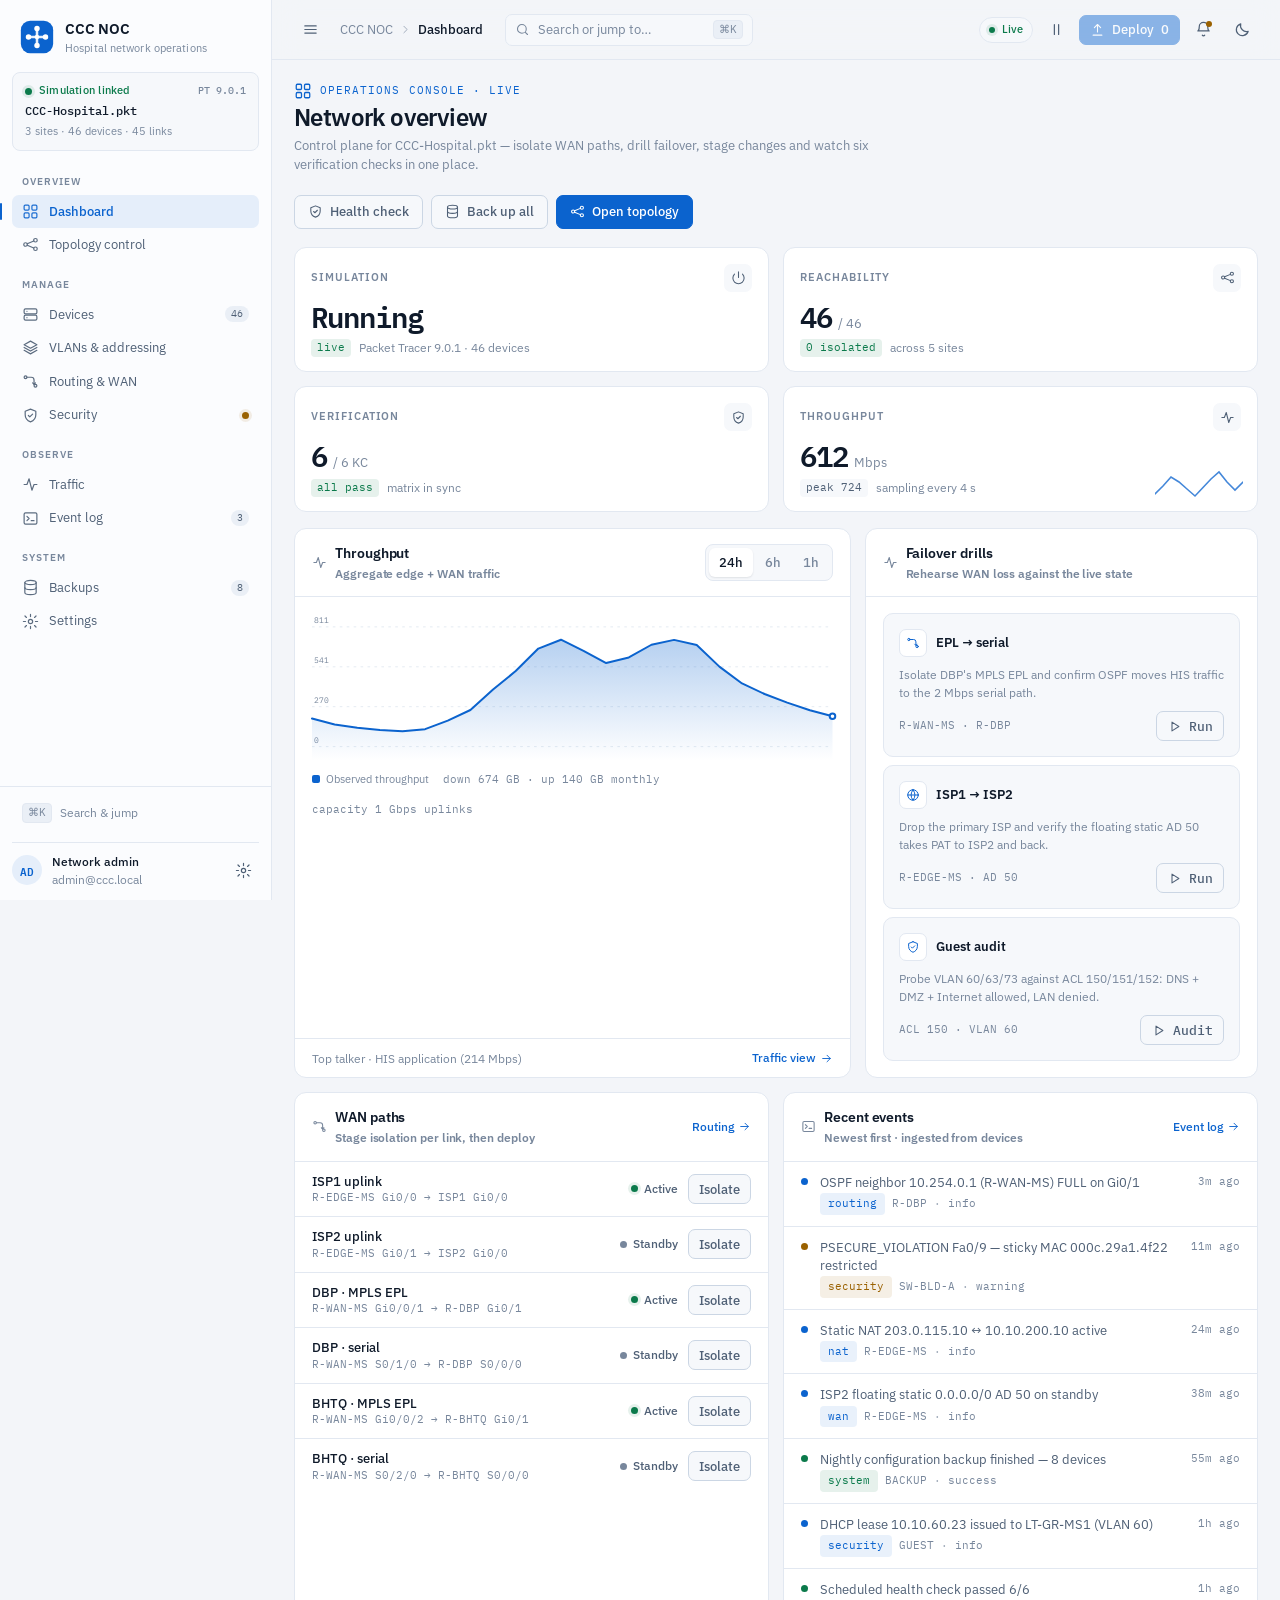
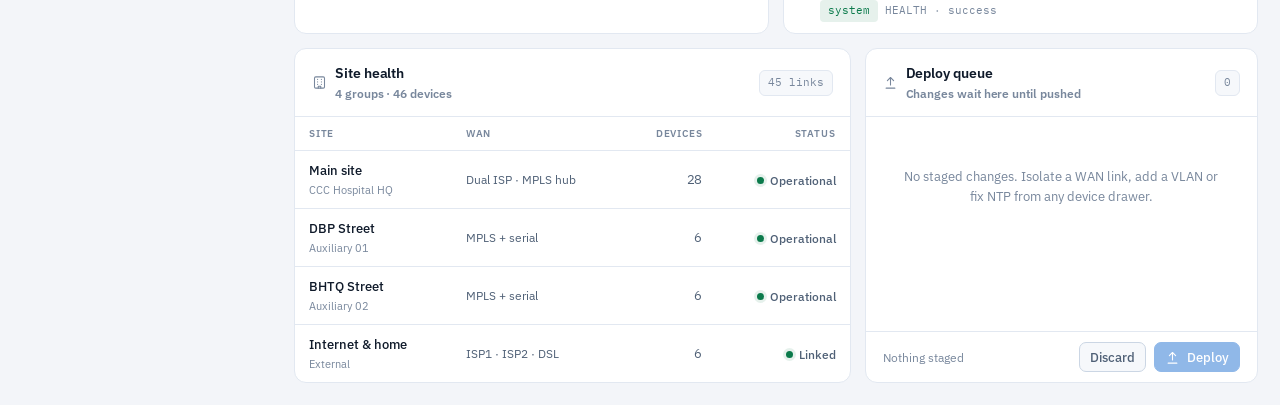
==== web/index.html @ 3e4dc3cf "Add CCC NOC web console and setup guide" ====
<!doctype html>
<html lang="en" data-theme="dark">
<head>
  <meta charset="utf-8">
  <meta name="viewport" content="width=device-width, initial-scale=1">
  <title>CCC NOC · Network Operations Console</title>
  <meta name="description" content="Operations console for the CCC Hospital simulation — device control, WAN drills, VLAN and ACL management, telemetry and configuration backups.">
  <meta name="color-scheme" content="dark light">
  <script>
    (function () {
      try {
        var saved = localStorage.getItem("ccc-theme");
        var theme = saved || (matchMedia("(prefers-color-scheme: light)").matches ? "light" : "dark");
        document.documentElement.dataset.theme = theme;
      } catch (e) { /* storage blocked — keep the dark default */ }
    })();
  </script>
  <link rel="preconnect" href="https://fonts.googleapis.com">
  <link rel="preconnect" href="https://fonts.gstatic.com" crossorigin>
  <link href="https://fonts.googleapis.com/css2?family=IBM+Plex+Mono:wght@400;500;600&family=IBM+Plex+Sans:wght@300;400;500;600;700&display=swap" rel="stylesheet">
  <link rel="stylesheet" href="assets/styles.css">
  <script src="assets/data.js" defer></script>
  <script src="assets/app.js" defer></script>
</head>
<body>
  <a class="skip-link" href="#view">Skip to console content</a>

  <svg class="sprite" aria-hidden="true" focusable="false" xmlns="http://www.w3.org/2000/svg">
    <symbol id="i-grid" viewBox="0 0 24 24"><rect x="3" y="3" width="7" height="7" rx="1.5"/><rect x="14" y="3" width="7" height="7" rx="1.5"/><rect x="3" y="14" width="7" height="7" rx="1.5"/><rect x="14" y="14" width="7" height="7" rx="1.5"/></symbol>
    <symbol id="i-network" viewBox="0 0 24 24"><circle cx="5" cy="12" r="2.5"/><circle cx="19" cy="6" r="2.5"/><circle cx="19" cy="18" r="2.5"/><path d="M7.4 10.9 16.6 7M7.4 13.1l9.2 3.9"/></symbol>
    <symbol id="i-layers" viewBox="0 0 24 24"><path d="m12 3 9 5-9 5-9-5 9-5Z"/><path d="m3 12 9 5 9-5"/><path d="m3 16 9 5 9-5"/></symbol>
    <symbol id="i-activity" viewBox="0 0 24 24"><path d="M3 12h4l3-8 4 16 3-8h4"/></symbol>
    <symbol id="i-shield" viewBox="0 0 24 24"><path d="M12 3 4.5 6v5c0 5 3.2 8.5 7.5 10 4.3-1.5 7.5-5 7.5-10V6L12 3Z"/><path d="m9 12 2 2 4-4"/></symbol>
    <symbol id="i-check" viewBox="0 0 24 24"><circle cx="12" cy="12" r="9"/><path d="m8 12 2.5 2.5L16 9"/></symbol>
    <symbol id="i-server" viewBox="0 0 24 24"><rect x="3" y="4" width="18" height="7" rx="2"/><rect x="3" y="13" width="18" height="7" rx="2"/><path d="M7 7.5h.01M7 16.5h.01"/></symbol>
    <symbol id="i-route" viewBox="0 0 24 24"><circle cx="5" cy="6" r="2"/><circle cx="19" cy="18" r="2"/><path d="M7 6h6a4 4 0 0 1 4 4v6"/><path d="m15 14 2 2 2-2"/></symbol>
    <symbol id="i-menu" viewBox="0 0 24 24"><path d="M4 7h16M4 12h16M4 17h16"/></symbol>
    <symbol id="i-sun" viewBox="0 0 24 24"><circle cx="12" cy="12" r="4"/><path d="M12 2v2M12 20v2M2 12h2M20 12h2M4.9 4.9l1.4 1.4M17.7 17.7l1.4 1.4M19.1 4.9l-1.4 1.4M6.3 17.7l-1.4 1.4"/></symbol>
    <symbol id="i-moon" viewBox="0 0 24 24"><path d="M20 14.5A8.5 8.5 0 0 1 9.5 4 8.5 8.5 0 1 0 20 14.5Z"/></symbol>
    <symbol id="i-arrow" viewBox="0 0 24 24"><path d="M5 12h14M13 6l6 6-6 6"/></symbol>
    <symbol id="i-download" viewBox="0 0 24 24"><path d="M12 3v12M7 10l5 5 5-5M5 21h14"/></symbol>
    <symbol id="i-search" viewBox="0 0 24 24"><circle cx="11" cy="11" r="7"/><path d="m20 20-3.5-3.5"/></symbol>
    <symbol id="i-plus" viewBox="0 0 24 24"><path d="M12 5v14M5 12h14"/></symbol>
    <symbol id="i-minus" viewBox="0 0 24 24"><path d="M5 12h14"/></symbol>
    <symbol id="i-reset" viewBox="0 0 24 24"><path d="M3 12a9 9 0 1 0 3-6.7M3 4v5h5"/></symbol>
    <symbol id="i-x" viewBox="0 0 24 24"><path d="M6 6l12 12M18 6 6 18"/></symbol>
    <symbol id="i-chevron" viewBox="0 0 24 24"><path d="m6 9 6 6 6-6"/></symbol>
    <symbol id="i-chevron-right" viewBox="0 0 24 24"><path d="m9 6 6 6-6 6"/></symbol>
    <symbol id="i-external" viewBox="0 0 24 24"><path d="M14 3h7v7M10 14 21 3M21 14v5a2 2 0 0 1-2 2H5a2 2 0 0 1-2-2V5a2 2 0 0 1 2-2h5"/></symbol>
    <symbol id="i-lock" viewBox="0 0 24 24"><rect x="4" y="10" width="16" height="11" rx="2"/><path d="M8 10V7a4 4 0 0 1 8 0v3"/></symbol>
    <symbol id="i-wifi" viewBox="0 0 24 24"><path d="M3 9a15 15 0 0 1 18 0M6 12.5a10 10 0 0 1 12 0M9 16a5 5 0 0 1 6 0"/><circle cx="12" cy="19" r="1"/></symbol>
    <symbol id="i-alert" viewBox="0 0 24 24"><path d="M12 3 2 21h20L12 3Z"/><path d="M12 9v5M12 18h.01"/></symbol>
    <symbol id="i-building" viewBox="0 0 24 24"><rect x="4" y="3" width="16" height="18" rx="2"/><path d="M9 7h.01M15 7h.01M9 11h.01M15 11h.01M9 15h.01M15 15h.01M10 21v-3h4v3"/></symbol>
    <symbol id="i-users" viewBox="0 0 24 24"><circle cx="9" cy="8" r="3.5"/><path d="M2.5 20a6.5 6.5 0 0 1 13 0"/><path d="M16 4.5a3.5 3.5 0 0 1 0 7M21.5 20a6.5 6.5 0 0 0-4-6"/></symbol>
    <symbol id="i-zap" viewBox="0 0 24 24"><path d="M13 2 4 14h7l-1 8 9-12h-7l1-8Z"/></symbol>
    <symbol id="i-globe" viewBox="0 0 24 24"><circle cx="12" cy="12" r="9"/><path d="M3 12h18M12 3a15 15 0 0 1 0 18 15 15 0 0 1 0-18Z"/></symbol>
    <symbol id="i-file" viewBox="0 0 24 24"><path d="M14 3H6a2 2 0 0 0-2 2v14a2 2 0 0 0 2 2h12a2 2 0 0 0 2-2V9l-6-6Z"/><path d="M14 3v6h6"/></symbol>
    <symbol id="i-database" viewBox="0 0 24 24"><ellipse cx="12" cy="5" rx="8" ry="3"/><path d="M4 5v7c0 1.7 3.6 3 8 3s8-1.3 8-3V5"/><path d="M4 12v7c0 1.7 3.6 3 8 3s8-1.3 8-3v-7"/></symbol>
    <symbol id="i-cpu" viewBox="0 0 24 24"><rect x="6" y="6" width="12" height="12" rx="2"/><rect x="9" y="9" width="6" height="6" rx="1"/><path d="M9 2v2M15 2v2M9 20v2M15 20v2M2 9h2M2 15h2M20 9h2M20 15h2"/></symbol>
    <symbol id="i-router" viewBox="0 0 24 24"><ellipse cx="12" cy="6" rx="8" ry="3"/><path d="M4 6v6c0 1.7 3.6 3 8 3s8-1.3 8-3V6"/><path d="M4 12v6c0 1.7 3.6 3 8 3s8-1.3 8-3v-6"/></symbol>
    <symbol id="i-switch" viewBox="0 0 24 24"><rect x="3" y="7" width="18" height="10" rx="2"/><path d="M7 12h.01M11 12h.01M15 12h.01M19 12h.01M6 17v2M18 17v2"/></symbol>
    <symbol id="i-pc" viewBox="0 0 24 24"><rect x="3" y="4" width="18" height="12" rx="2"/><path d="M9 20h6M12 16v4"/></symbol>
    <symbol id="i-ap" viewBox="0 0 24 24"><path d="M5 10a10 10 0 0 1 14 0M8 13a6 6 0 0 1 8 0M11 16a2.5 2.5 0 0 1 2 0"/><circle cx="12" cy="19" r="1"/></symbol>
    <symbol id="i-cloud" viewBox="0 0 24 24"><path d="M6.5 18a4.5 4.5 0 0 1-.4-9 6.5 6.5 0 0 1 12.4 2A4 4 0 0 1 18 18H6.5Z"/></symbol>
    <symbol id="i-cctv" viewBox="0 0 24 24"><path d="m3 8 12-4 2 5-12 4-2-5Z"/><path d="M5 13v4a2 2 0 0 0 2 2h1"/><circle cx="18" cy="14" r="2"/></symbol>
    <symbol id="i-cluster" viewBox="0 0 24 24"><rect x="3" y="3" width="8" height="8" rx="2"/><rect x="13" y="3" width="8" height="8" rx="2"/><rect x="3" y="13" width="8" height="8" rx="2"/><rect x="13" y="13" width="8" height="8" rx="2"/></symbol>
    <symbol id="i-laptop" viewBox="0 0 24 24"><rect x="4" y="5" width="16" height="11" rx="2"/><path d="M2 19h20"/></symbol>
    <symbol id="i-printer" viewBox="0 0 24 24"><path d="M6 9V3h12v6"/><rect x="3" y="9" width="18" height="8" rx="2"/><rect x="7" y="14" width="10" height="7" rx="1"/></symbol>
    <symbol id="i-play" viewBox="0 0 24 24"><path d="m8 5 11 7-11 7V5Z"/></symbol>
    <symbol id="i-pause" viewBox="0 0 24 24"><path d="M9 5v14M15 5v14"/></symbol>
    <symbol id="i-terminal" viewBox="0 0 24 24"><rect x="3" y="4" width="18" height="16" rx="2"/><path d="m7 9 3 3-3 3M13 15h4"/></symbol>
    <symbol id="i-bell" viewBox="0 0 24 24"><path d="M18 8a6 6 0 1 0-12 0c0 5-2 6-2 6h16s-2-1-2-6Z"/><path d="M10.3 20a2 2 0 0 0 3.4 0"/></symbol>
    <symbol id="i-settings" viewBox="0 0 24 24"><circle cx="12" cy="12" r="3"/><path d="M12 2v3M12 19v3M4.2 4.2l2.1 2.1M17.7 17.7l2.1 2.1M2 12h3M19 12h3M4.2 19.8l2.1-2.1M17.7 6.3l2.1-2.1"/></symbol>
    <symbol id="i-power" viewBox="0 0 24 24"><path d="M12 3v9"/><path d="M18.4 6.6a9 9 0 1 1-12.8 0"/></symbol>
    <symbol id="i-edit" viewBox="0 0 24 24"><path d="M12 20h9"/><path d="M16.5 3.5a2.1 2.1 0 0 1 3 3L7 19l-4 1 1-4 12.5-12.5Z"/></symbol>
    <symbol id="i-trash" viewBox="0 0 24 24"><path d="M3 6h18M8 6V4h8v2M19 6l-1 14a2 2 0 0 1-2 2H8a2 2 0 0 1-2-2L5 6"/><path d="M10 11v6M14 11v6"/></symbol>
    <symbol id="i-clock" viewBox="0 0 24 24"><circle cx="12" cy="12" r="9"/><path d="M12 7v5l3 2"/></symbol>
    <symbol id="i-more" viewBox="0 0 24 24"><circle cx="5" cy="12" r="1.4"/><circle cx="12" cy="12" r="1.4"/><circle cx="19" cy="12" r="1.4"/></symbol>
    <symbol id="i-filter" viewBox="0 0 24 24"><path d="M3 5h18l-7 8v6l-4 2v-8L3 5Z"/></symbol>
    <symbol id="i-link" viewBox="0 0 24 24"><path d="M10 13a5 5 0 0 0 7 0l2-2a5 5 0 0 0-7-7l-1 1"/><path d="M14 11a5 5 0 0 0-7 0l-2 2a5 5 0 0 0 7 7l1-1"/></symbol>
    <symbol id="i-check-plain" viewBox="0 0 24 24"><path d="m5 12 4.5 4.5L19 7"/></symbol>
    <symbol id="i-upload" viewBox="0 0 24 24"><path d="M12 16V4M7 9l5-5 5 5M5 21h14"/></symbol>
    <symbol id="i-refresh" viewBox="0 0 24 24"><path d="M21 12a9 9 0 1 1-3-6.7M21 4v5h-5"/></symbol>
    <symbol id="i-dots" viewBox="0 0 24 24"><circle cx="5" cy="12" r="1.6"/><circle cx="12" cy="12" r="1.6"/><circle cx="19" cy="12" r="1.6"/></symbol>
    <symbol id="i-shield-off" viewBox="0 0 24 24"><path d="M12 3 4.5 6v5c0 5 3.2 8.5 7.5 10 4.3-1.5 7.5-5 7.5-10V6L12 3Z"/><path d="M4 4l16 16"/></symbol>
    <symbol id="i-arrow-up-right" viewBox="0 0 24 24"><path d="M7 17 17 7M9 7h8v8"/></symbol>
  </svg>

  <div class="app">
    <aside class="sidebar" id="sidebar" aria-label="Console navigation">
      <a class="brand" href="#/dashboard">
        <span class="brand-mark" aria-hidden="true">
          <svg viewBox="0 0 40 40">
            <rect x="1" y="1" width="38" height="38" rx="11" fill="var(--accent)"/>
            <path d="M20 10v20M10 20h20" stroke="var(--accent-ink)" stroke-width="3" stroke-linecap="round" opacity=".9"/>
            <circle cx="20" cy="10" r="3.2" fill="var(--accent-ink)"/>
            <circle cx="20" cy="30" r="3.2" fill="var(--accent-ink)"/>
            <circle cx="10" cy="20" r="3.2" fill="var(--accent-ink)"/>
            <circle cx="30" cy="20" r="3.2" fill="var(--accent-ink)"/>
            <circle cx="20" cy="20" r="2.6" fill="var(--surface)"/>
          </svg>
        </span>
        <span class="brand-text">
          <strong>CCC NOC</strong>
          <span>Hospital network operations</span>
        </span>
      </a>

      <div class="workspace" role="group" aria-label="Connected simulation">
        <div class="workspace-top">
          <span class="status-dot" aria-hidden="true"></span>
          <span>Simulation linked</span>
          <span class="workspace-ver">PT 9.0.1</span>
        </div>
        <strong>CCC-Hospital.pkt</strong>
        <span>3 sites · 46 devices · 45 links</span>
      </div>

      <nav class="nav">
        <p class="nav-label">Overview</p>
        <a class="nav-item" href="#/dashboard" data-nav="dashboard"><svg class="icon" aria-hidden="true"><use href="#i-grid"/></svg><span>Dashboard</span></a>
        <a class="nav-item" href="#/topology" data-nav="topology"><svg class="icon" aria-hidden="true"><use href="#i-network"/></svg><span>Topology control</span></a>

        <p class="nav-label">Manage</p>
        <a class="nav-item" href="#/devices" data-nav="devices"><svg class="icon" aria-hidden="true"><use href="#i-server"/></svg><span>Devices</span><span class="nav-count" data-badge-devices>46</span></a>
        <a class="nav-item" href="#/vlans" data-nav="vlans"><svg class="icon" aria-hidden="true"><use href="#i-layers"/></svg><span>VLANs &amp; addressing</span></a>
        <a class="nav-item" href="#/routing" data-nav="routing"><svg class="icon" aria-hidden="true"><use href="#i-route"/></svg><span>Routing &amp; WAN</span></a>
        <a class="nav-item" href="#/security" data-nav="security"><svg class="icon" aria-hidden="true"><use href="#i-shield"/></svg><span>Security</span><span class="nav-dot" data-alert-dot aria-hidden="true"></span></a>

        <p class="nav-label">Observe</p>
        <a class="nav-item" href="#/traffic" data-nav="traffic"><svg class="icon" aria-hidden="true"><use href="#i-activity"/></svg><span>Traffic</span></a>
        <a class="nav-item" href="#/events" data-nav="events"><svg class="icon" aria-hidden="true"><use href="#i-terminal"/></svg><span>Event log</span><span class="nav-count" data-badge-events>3</span></a>

        <p class="nav-label">System</p>
        <a class="nav-item" href="#/backups" data-nav="backups"><svg class="icon" aria-hidden="true"><use href="#i-database"/></svg><span>Backups</span><span class="nav-count" data-badge-backups>8</span></a>
        <a class="nav-item" href="#/settings" data-nav="settings"><svg class="icon" aria-hidden="true"><use href="#i-settings"/></svg><span>Settings</span></a>
      </nav>

      <div class="sidebar-foot">
        <button class="sidebar-hint" type="button" data-action="palette">
          <kbd>⌘K</kbd><span>Search &amp; jump</span>
        </button>
        <div class="user">
          <span class="avatar" aria-hidden="true">AD</span>
          <span class="user-meta"><strong>Network admin</strong><span>admin@ccc.local</span></span>
          <a class="icon-btn user-gear" href="#/settings" aria-label="Open settings"><svg class="icon" aria-hidden="true"><use href="#i-settings"/></svg></a>
        </div>
      </div>
    </aside>

    <button class="nav-scrim" type="button" data-close-nav aria-label="Close navigation" tabindex="-1" hidden></button>

    <div class="shell">
      <header class="topbar">
        <button class="icon-btn menu-btn" type="button" aria-label="Open navigation" aria-expanded="false" aria-controls="sidebar" data-menu>
          <svg class="icon" aria-hidden="true"><use href="#i-menu"/></svg>
        </button>

        <nav class="crumbs" aria-label="Breadcrumb">
          <span class="crumb-root">CCC NOC</span>
          <svg class="icon crumb-sep" aria-hidden="true"><use href="#i-chevron-right"/></svg>
          <span class="crumb-current" id="crumb">Dashboard</span>
        </nav>

        <button class="cmd-trigger" type="button" data-action="palette" aria-label="Search devices, VLANs and views">
          <svg class="icon" aria-hidden="true"><use href="#i-search"/></svg>
          <span>Search or jump to…</span>
          <kbd>⌘K</kbd>
        </button>

        <div class="topbar-actions">
          <span class="sim-pill" id="sim-pill" data-sim="on">
            <span class="sim-dot" aria-hidden="true"></span>
            <span class="sim-label">Live</span>
          </span>
          <button class="icon-btn" type="button" id="sim-toggle" data-action="toggle-sim" aria-label="Pause simulation" title="Pause simulation">
            <svg class="icon sim-pause-icon" aria-hidden="true"><use href="#i-pause"/></svg>
            <svg class="icon sim-play-icon" aria-hidden="true"><use href="#i-play"/></svg>
          </button>
          <button class="btn btn-primary btn-sm deploy-btn" type="button" id="deploy-btn" data-action="deploy" disabled>
            <svg class="icon" aria-hidden="true"><use href="#i-upload"/></svg>
            <span>Deploy</span><span class="deploy-count" id="deploy-count">0</span>
          </button>
          <button class="icon-btn notif-btn" type="button" data-action="notifications" aria-label="Notifications" aria-expanded="false">
            <svg class="icon" aria-hidden="true"><use href="#i-bell"/></svg>
            <span class="notif-dot" data-notif-dot aria-hidden="true"></span>
          </button>
          <button class="icon-btn theme-toggle" type="button" aria-label="Switch to light theme" aria-pressed="false" data-theme-toggle>
            <svg class="icon icon-sun" aria-hidden="true"><use href="#i-sun"/></svg>
            <svg class="icon icon-moon" aria-hidden="true"><use href="#i-moon"/></svg>
          </button>
        </div>
      </header>

      <main id="view" tabindex="-1"></main>
    </div>
  </div>

  <div id="popover-root"></div>
  <div id="drawer-root"></div>
  <div id="modal-root"></div>
  <div class="toast-stack" id="toast-root" role="status" aria-live="polite"></div>
</body>
</html>
---- web/assets/styles.css ----
/* ==========================================================================
   CCC NOC · Network Operations Console
   Carbon-inspired operations UI · dark by default, light theme supported
   ========================================================================== */

:root {
  color-scheme: dark;

  --bg: #0a0f16;
  --bg-soft: #0d131c;
  --surface: #101720;
  --surface-2: #151e29;
  --surface-3: #1b2634;
  --sidebar: #0c121a;

  --line: #1e2a39;
  --line-strong: #2b3a4d;

  --text: #e9eff7;
  --text-2: #a7b4c5;
  --text-3: #77869b;

  --accent: #5aa7ff;
  --accent-solid: #1e6ff2;
  --accent-ink: #051222;
  --accent-soft: rgba(90, 167, 255, 0.12);

  --success: #3ddc97;
  --success-soft: rgba(61, 220, 151, 0.12);
  --warning: #f5b544;
  --warning-soft: rgba(245, 181, 68, 0.12);
  --danger: #ff6b6b;
  --danger-soft: rgba(255, 107, 107, 0.12);

  --violet: #a78bfa;
  --sky: #4cc9f0;
  --emerald: #34d399;
  --amber: #fbbf24;
  --rose: #fb7185;
  --cctv: #f97316;

  --shadow: 0 18px 44px rgba(0, 0, 0, 0.42);
  --radius: 12px;
  --radius-sm: 8px;

  --sans: "IBM Plex Sans", ui-sans-serif, system-ui, -apple-system, "Segoe UI", sans-serif;
  --mono: "IBM Plex Mono", ui-monospace, SFMono-Regular, Menlo, monospace;

  --sidebar-w: 272px;
  --topbar-h: 60px;
}

html[data-theme="light"] {
  color-scheme: light;

  --bg: #f3f5f9;
  --bg-soft: #eef2f7;
  --surface: #ffffff;
  --surface-2: #f6f8fb;
  --surface-3: #eaeff6;
  --sidebar: #fbfcfe;

  --line: #e2e8f1;
  --line-strong: #cbd6e4;

  --text: #0f1a2a;
  --text-2: #4f6076;
  --text-3: #78879c;

  --accent: #0b63ce;
  --accent-solid: #0b63ce;
  --accent-ink: #ffffff;
  --accent-soft: rgba(11, 99, 206, 0.09);

  --success: #0b7a4b;
  --success-soft: rgba(11, 122, 75, 0.1);
  --warning: #9a6100;
  --warning-soft: rgba(154, 97, 0, 0.1);
  --danger: #c02d2d;
  --danger-soft: rgba(192, 45, 45, 0.08);

  --violet: #6d4bd8;
  --sky: #087ea4;
  --emerald: #0a7a52;
  --amber: #a16207;
  --rose: #be185d;
  --cctv: #c2410c;

  --shadow: 0 16px 36px rgba(15, 26, 42, 0.1);
}

*,
*::before,
*::after {
  box-sizing: border-box;
}

html,
body {
  margin: 0;
  padding: 0;
}

html {
  -webkit-text-size-adjust: 100%;
  scrollbar-width: thin;
  scrollbar-color: var(--line-strong) transparent;
}

body {
  min-height: 100vh;
  background: var(--bg);
  color: var(--text);
  font-family: var(--sans);
  font-size: 14px;
  line-height: 1.5;
  -webkit-font-smoothing: antialiased;
  text-rendering: optimizeLegibility;
}

body.modal-open {
  overflow: hidden;
}

h1, h2, h3, h4, p, dl, dd, figure {
  margin: 0;
}

ul, ol {
  margin: 0;
  padding: 0;
  list-style: none;
}

img, svg {
  max-width: 100%;
}

button, input, select, textarea {
  font: inherit;
  color: inherit;
}

a {
  color: var(--accent);
  text-decoration: none;
}

a:hover {
  text-decoration: underline;
}

code {
  font-family: var(--mono);
  font-size: 0.92em;
  color: var(--text-2);
  background: var(--surface-2);
  border: 1px solid var(--line);
  border-radius: 4px;
  padding: 1px 5px;
}

kbd {
  font-family: var(--mono);
  font-size: 10.5px;
  color: var(--text-3);
  background: var(--surface-3);
  border: 1px solid var(--line);
  border-radius: 4px;
  padding: 1px 5px;
}

::selection {
  background: var(--accent-solid);
  color: #fff;
}

:focus-visible {
  outline: 2px solid var(--accent);
  outline-offset: 2px;
  border-radius: 4px;
}

::-webkit-scrollbar {
  width: 10px;
  height: 10px;
}

::-webkit-scrollbar-thumb {
  background: var(--line-strong);
  border-radius: 999px;
  border: 3px solid transparent;
  background-clip: content-box;
}

::-webkit-scrollbar-track {
  background: transparent;
}

.sprite {
  position: absolute;
  width: 0;
  height: 0;
  overflow: hidden;
}

.icon {
  width: 18px;
  height: 18px;
  flex: none;
  fill: none;
  stroke: currentColor;
  stroke-width: 1.7;
  stroke-linecap: round;
  stroke-linejoin: round;
}

.svg-fill {
  fill: currentColor;
  stroke: none;
}

.skip-link {
  position: absolute;
  left: 12px;
  top: -60px;
  z-index: 100;
  padding: 8px 14px;
  border-radius: var(--radius-sm);
  background: var(--accent-solid);
  color: #fff;
  font-size: 13px;
  transition: top 0.15s ease;
}

.skip-link:focus {
  top: 12px;
}

.visually-hidden {
  position: absolute !important;
  width: 1px;
  height: 1px;
  padding: 0;
  margin: -1px;
  overflow: hidden;
  clip: rect(0 0 0 0);
  white-space: nowrap;
  border: 0;
}

.is-hidden {
  display: none !important;
}

.mono {
  font-family: var(--mono);
  font-variant-numeric: tabular-nums;
}

.muted {
  color: var(--text-3);
}

.tiny {
  font-size: 11.5px;
}

.num {
  font-family: var(--mono);
  font-variant-numeric: tabular-nums;
  letter-spacing: -0.01em;
}

.text-accent { color: var(--accent); }
.text-success { color: var(--success); }
.text-warning { color: var(--warning); }
.text-danger { color: var(--danger); }

/* ==========================================================================
   App shell
   ========================================================================== */

.app {
  min-height: 100vh;
}

.sidebar {
  position: fixed;
  inset: 0 auto 0 0;
  z-index: 40;
  display: flex;
  flex-direction: column;
  width: var(--sidebar-w);
  background: var(--sidebar);
  border-right: 1px solid var(--line);
}

.brand {
  display: flex;
  align-items: center;
  gap: 11px;
  padding: 18px 20px 16px;
  color: var(--text);
  text-decoration: none;
  flex: none;
}

.brand:hover {
  text-decoration: none;
}

.brand-mark {
  flex: none;
  width: 34px;
  height: 34px;
}

.brand-mark svg {
  display: block;
  width: 34px;
  height: 34px;
}

.brand-text strong {
  display: block;
  font-size: 15px;
  font-weight: 600;
  letter-spacing: -0.01em;
}

.brand-text span {
  display: block;
  font-size: 10.5px;
  color: var(--text-3);
  letter-spacing: 0.01em;
}

.workspace {
  margin: 0 12px 6px;
  padding: 10px 12px;
  border: 1px solid var(--line);
  border-radius: var(--radius-sm);
  background: var(--surface-2);
  display: flex;
  flex-direction: column;
  gap: 3px;
  font-size: 11px;
  color: var(--text-3);
  flex: none;
}

.workspace-top {
  display: flex;
  align-items: center;
  gap: 7px;
  font-size: 10.5px;
  font-weight: 500;
  color: var(--success);
  letter-spacing: 0.02em;
}

.workspace-ver {
  margin-left: auto;
  font-family: var(--mono);
  font-size: 9.5px;
  color: var(--text-3);
  letter-spacing: 0;
}

.workspace strong {
  font-family: var(--mono);
  font-size: 12px;
  font-weight: 500;
  color: var(--text);
}

.status-dot {
  width: 7px;
  height: 7px;
  border-radius: 50%;
  background: currentColor;
  flex: none;
}

.workspace-top .status-dot {
  color: var(--success);
  box-shadow: 0 0 0 3px var(--success-soft);
}

.nav {
  padding: 2px 12px 14px;
  overflow-y: auto;
  flex: 1 1 auto;
  min-height: 0;
}

.nav-label {
  padding: 15px 10px 6px;
  font-size: 10px;
  font-weight: 600;
  letter-spacing: 0.1em;
  text-transform: uppercase;
  color: var(--text-3);
}

.nav-item {
  position: relative;
  display: flex;
  align-items: center;
  gap: 10px;
  padding: 8px 10px;
  border-radius: 7px;
  color: var(--text-2);
  font-size: 13px;
  text-decoration: none;
  line-height: 1.35;
}

.nav-item:hover {
  background: var(--surface-2);
  color: var(--text);
  text-decoration: none;
}

.nav-item.is-active {
  background: var(--accent-soft);
  color: var(--accent);
  font-weight: 500;
}

.nav-item.is-active::before {
  content: "";
  position: absolute;
  left: -12px;
  top: 8px;
  bottom: 8px;
  width: 2px;
  border-radius: 2px;
  background: var(--accent);
}

.nav-item .icon {
  width: 17px;
  height: 17px;
  opacity: 0.92;
}

.nav-count {
  margin-left: auto;
  font-family: var(--mono);
  font-size: 10px;
  line-height: 1;
  padding: 3px 6px;
  border-radius: 999px;
  background: var(--surface-3);
  color: var(--text-2);
}

.nav-item.is-active .nav-count {
  background: var(--accent-solid);
  color: #fff;
}

.nav-dot {
  margin-left: auto;
  width: 7px;
  height: 7px;
  border-radius: 50%;
  background: var(--warning);
  box-shadow: 0 0 0 3px var(--warning-soft);
}

.nav-dot[hidden] {
  display: none;
}

.sidebar-foot {
  flex: none;
  border-top: 1px solid var(--line);
  padding: 10px 12px 12px;
  display: flex;
  flex-direction: column;
  gap: 1px;
}

.sidebar-hint {
  display: flex;
  align-items: center;
  gap: 8px;
  width: 100%;
  margin-bottom: 4px;
  padding: 6px 10px;
  border: 0;
  border-radius: 6px;
  background: transparent;
  color: var(--text-3);
  font-size: 12px;
  text-align: left;
  cursor: pointer;
}

.sidebar-hint:hover {
  background: var(--surface-2);
  color: var(--text-2);
}

.sidebar-hint span {
  flex: 1;
}

.user {
  margin-top: 8px;
  padding-top: 10px;
  border-top: 1px solid var(--line);
  display: flex;
  align-items: center;
  gap: 10px;
}

.avatar {
  width: 30px;
  height: 30px;
  flex: none;
  border-radius: 50%;
  display: grid;
  place-items: center;
  background: var(--accent-soft);
  color: var(--accent);
  font-family: var(--mono);
  font-size: 10.5px;
  font-weight: 600;
}

.user-meta {
  display: flex;
  flex-direction: column;
  min-width: 0;
  font-size: 11.5px;
}

.user-meta strong {
  font-size: 12px;
  font-weight: 500;
  color: var(--text);
}

.user-meta span {
  color: var(--text-3);
  overflow: hidden;
  text-overflow: ellipsis;
  white-space: nowrap;
}

.user-gear {
  margin-left: auto;
  width: 28px;
  height: 28px;
}

.nav-scrim {
  position: fixed;
  inset: 0;
  z-index: 39;
  border: 0;
  padding: 0;
  background: rgba(3, 7, 12, 0.58);
  backdrop-filter: blur(2px);
}

.nav-scrim[hidden] {
  display: none;
}

.shell {
  margin-left: var(--sidebar-w);
  min-height: 100vh;
  display: flex;
  flex-direction: column;
}

/* Top bar ---------------------------------------------------------------- */

.topbar {
  position: sticky;
  top: 0;
  z-index: 30;
  height: var(--topbar-h);
  flex: none;
  display: flex;
  align-items: center;
  gap: 14px;
  padding: 0 22px;
  border-bottom: 1px solid var(--line);
  background: color-mix(in srgb, var(--bg) 86%, transparent);
  backdrop-filter: blur(14px);
}

.menu-btn {
  display: none;
}

.crumbs {
  display: flex;
  align-items: center;
  gap: 6px;
  font-size: 12.5px;
  color: var(--text-3);
  white-space: nowrap;
}

.crumb-sep {
  width: 13px;
  height: 13px;
  opacity: 0.7;
}

.crumb-current {
  color: var(--text);
  font-weight: 500;
}

.cmd-trigger {
  margin-left: 8px;
  display: flex;
  align-items: center;
  gap: 8px;
  height: 32px;
  min-width: 248px;
  padding: 0 9px;
  border: 1px solid var(--line);
  border-radius: 7px;
  background: var(--surface-2);
  color: var(--text-3);
  font-size: 12.5px;
  cursor: pointer;
  text-align: left;
}

.cmd-trigger:hover {
  border-color: var(--line-strong);
  color: var(--text-2);
}

.cmd-trigger .icon {
  width: 15px;
  height: 15px;
}

.cmd-trigger span {
  flex: 1;
}

.cmd-trigger kbd {
  flex: none;
}

.topbar-actions {
  margin-left: auto;
  display: flex;
  align-items: center;
  gap: 7px;
}

.sim-pill {
  display: inline-flex;
  align-items: center;
  gap: 7px;
  height: 26px;
  padding: 0 9px;
  border-radius: 999px;
  border: 1px solid var(--line);
  background: var(--surface-2);
  font-size: 11px;
  font-weight: 500;
  color: var(--success);
}

.sim-pill .sim-dot {
  width: 6px;
  height: 6px;
  border-radius: 50%;
  background: currentColor;
  box-shadow: 0 0 0 3px var(--success-soft);
}

.sim-pill[data-sim="paused"] {
  color: var(--warning);
}

.sim-pill[data-sim="paused"] .sim-dot {
  box-shadow: 0 0 0 3px var(--warning-soft);
}

#sim-toggle .sim-play-icon {
  display: none;
}

body.sim-paused #sim-toggle .sim-pause-icon {
  display: none;
}

body.sim-paused #sim-toggle .sim-play-icon {
  display: block;
}

.notif-btn {
  position: relative;
}

.notif-dot {
  position: absolute;
  top: 6px;
  right: 6px;
  width: 6px;
  height: 6px;
  border-radius: 50%;
  background: var(--warning);
  display: none;
}

.notif-dot.is-on {
  display: block;
}

.icon-sun { display: block; }
.icon-moon { display: none; }

html[data-theme="light"] .icon-sun { display: none; }
html[data-theme="light"] .icon-moon { display: block; }

/* ==========================================================================
   Views & page furniture
   ========================================================================== */

.view {
  width: 100%;
  max-width: 1500px;
  margin: 0 auto;
  padding: 22px;
  outline: none;
}

.page-head {
  display: flex;
  align-items: flex-end;
  justify-content: space-between;
  gap: 20px;
  flex-wrap: wrap;
  margin-bottom: 18px;
}

.eyebrow {
  display: flex;
  align-items: center;
  gap: 8px;
  font-family: var(--mono);
  font-size: 10.5px;
  letter-spacing: 0.1em;
  text-transform: uppercase;
  color: var(--accent);
}

.page-head h1 {
  margin: 3px 0 4px;
  font-size: 24px;
  font-weight: 600;
  letter-spacing: -0.025em;
  line-height: 1.2;
}

.page-sub {
  max-width: 76ch;
  font-size: 13px;
  color: var(--text-3);
}

.page-actions {
  display: flex;
  align-items: center;
  gap: 8px;
  flex-wrap: wrap;
}

.page-meta {
  display: flex;
  align-items: center;
  gap: 12px;
  font-size: 11.5px;
  color: var(--text-3);
}

/* ==========================================================================
   Controls
   ========================================================================== */

.btn {
  display: inline-flex;
  align-items: center;
  justify-content: center;
  gap: 7px;
  height: 34px;
  padding: 0 13px;
  border: 1px solid transparent;
  border-radius: 7px;
  background: var(--surface-2);
  color: var(--text);
  font-size: 13px;
  font-weight: 500;
  white-space: nowrap;
  cursor: pointer;
  text-decoration: none;
}

.btn:hover {
  text-decoration: none;
}

.btn .icon {
  width: 15px;
  height: 15px;
}

.btn-sm {
  height: 30px;
  padding: 0 10px;
  font-size: 12.5px;
}

.btn-primary {
  background: var(--accent-solid);
  border-color: var(--accent-solid);
  color: #fff;
}

.btn-primary:hover {
  filter: brightness(1.07);
}

.btn-primary[disabled] {
  opacity: 0.45;
  cursor: not-allowed;
  filter: none;
}

.btn-quiet {
  background: var(--surface-2);
  border-color: var(--line-strong);
  color: var(--text-2);
}

.btn-quiet:hover {
  color: var(--text);
  border-color: var(--text-3);
}

.btn-ghost {
  background: transparent;
  border-color: var(--line-strong);
  color: var(--text-2);
}

.btn-ghost:hover {
  color: var(--text);
  border-color: var(--text-3);
}

.btn-danger {
  background: var(--danger-soft);
  border-color: color-mix(in srgb, var(--danger) 34%, transparent);
  color: var(--danger);
}

.btn-danger:hover {
  border-color: var(--danger);
}

.btn-link {
  height: auto;
  padding: 0;
  border: 0;
  background: none;
  color: var(--accent);
  font-size: inherit;
  font-weight: 500;
}

.btn.is-busy {
  pointer-events: none;
  opacity: 0.7;
}

.btn.is-busy .icon {
  animation: spin 0.9s linear infinite;
}

.icon-btn {
  display: inline-grid;
  place-items: center;
  width: 32px;
  height: 32px;
  padding: 0;
  border: 1px solid transparent;
  border-radius: 7px;
  background: transparent;
  color: var(--text-2);
  cursor: pointer;
}

.icon-btn:hover {
  background: var(--surface-2);
  color: var(--text);
}

.icon-btn .icon {
  width: 17px;
  height: 17px;
}

.icon-btn.is-on {
  color: var(--accent);
  background: var(--accent-soft);
}

.btn-row {
  display: flex;
  align-items: center;
  gap: 8px;
  flex-wrap: wrap;
}

.seg {
  display: inline-flex;
  gap: 2px;
  padding: 3px;
  border: 1px solid var(--line);
  border-radius: 8px;
  background: var(--surface-2);
}

.seg-btn {
  padding: 5px 10px;
  border: 0;
  border-radius: 6px;
  background: transparent;
  color: var(--text-3);
  font-size: 12.5px;
  font-weight: 500;
  cursor: pointer;
  white-space: nowrap;
}

.seg-btn:hover {
  color: var(--text-2);
}

.seg-btn[aria-pressed="true"] {
  background: var(--surface);
  color: var(--text);
  box-shadow: 0 1px 2px rgba(0, 0, 0, 0.18);
}

html[data-theme="light"] .seg-btn[aria-pressed="true"] {
  box-shadow: 0 1px 2px rgba(15, 26, 42, 0.1);
}

.input,
.select {
  height: 34px;
  padding: 0 10px;
  border: 1px solid var(--line-strong);
  border-radius: 7px;
  background: var(--surface-2);
  color: var(--text);
  font-size: 13px;
}

.input::placeholder {
  color: var(--text-3);
}

.input:focus,
.select:focus {
  outline: 2px solid var(--accent);
  outline-offset: 1px;
}

.select {
  padding-right: 28px;
  appearance: none;
  background-image: linear-gradient(45deg, transparent 50%, var(--text-3) 50%), linear-gradient(135deg, var(--text-3) 50%, transparent 50%);
  background-position: calc(100% - 14px) 15px, calc(100% - 9px) 15px;
  background-size: 5px 5px, 5px 5px;
  background-repeat: no-repeat;
}

.search {
  position: relative;
  display: inline-flex;
}

.search .icon {
  position: absolute;
  left: 10px;
  top: 50%;
  transform: translateY(-50%);
  width: 15px;
  height: 15px;
  color: var(--text-3);
  pointer-events: none;
}

.search .input {
  padding-left: 32px;
  min-width: 240px;
}

.field {
  display: flex;
  flex-direction: column;
  gap: 6px;
}

.field > label,
.field-label {
  font-size: 11px;
  font-weight: 600;
  letter-spacing: 0.07em;
  text-transform: uppercase;
  color: var(--text-3);
}

.field-row {
  display: grid;
  grid-template-columns: 1fr 1fr;
  gap: 12px;
}

.form-note {
  font-size: 12px;
  color: var(--text-3);
  line-height: 1.55;
}

.form-error {
  font-size: 11.5px;
  color: var(--danger);
}

.form-error[hidden] {
  display: none;
}

.tag .icon {
  width: 11px;
  height: 11px;
}

.btn-primary .count-chip {
  background: rgba(255, 255, 255, 0.18);
  border-color: transparent;
  color: #fff;
}

.switch {
  position: relative;
  flex: none;
  width: 38px;
  height: 22px;
  padding: 0;
  border: 1px solid var(--line-strong);
  border-radius: 999px;
  background: var(--surface-3);
  cursor: pointer;
  transition: background 0.15s ease, border-color 0.15s ease;
}

.switch::after {
  content: "";
  position: absolute;
  top: 2px;
  left: 2px;
  width: 16px;
  height: 16px;
  border-radius: 50%;
  background: var(--text-3);
  transition: transform 0.15s ease, background 0.15s ease;
}

.switch[aria-checked="true"] {
  background: var(--accent-solid);
  border-color: var(--accent-solid);
}

.switch[aria-checked="true"]::after {
  transform: translateX(16px);
  background: #fff;
}

/* ==========================================================================
   Tags, statuses, chips
   ========================================================================== */

.tag {
  display: inline-flex;
  align-items: center;
  gap: 5px;
  padding: 2px 7px;
  border: 1px solid var(--line);
  border-radius: 4px;
  background: var(--surface-2);
  color: var(--text-2);
  font-family: var(--mono);
  font-size: 10.5px;
  line-height: 1.5;
  white-space: nowrap;
}

.tag-blue { color: var(--accent); background: var(--accent-soft); border-color: transparent; }
.tag-violet { color: var(--violet); background: rgba(167, 139, 250, 0.12); border-color: transparent; }
.tag-amber { color: var(--warning); background: var(--warning-soft); border-color: transparent; }
.tag-rose { color: var(--danger); background: var(--danger-soft); border-color: transparent; }
.tag-green { color: var(--success); background: var(--success-soft); border-color: transparent; }
.tag-grey { color: var(--text-2); background: var(--surface-3); border-color: transparent; }
.tag-sky { color: var(--sky); background: rgba(76, 201, 240, 0.12); border-color: transparent; }
.tag-cctv { color: var(--cctv); background: rgba(249, 115, 22, 0.12); border-color: transparent; }

.status {
  display: inline-flex;
  align-items: center;
  gap: 6px;
  font-size: 12px;
  font-weight: 500;
  color: var(--text-2);
  white-space: nowrap;
}

.status .dot {
  width: 7px;
  height: 7px;
  border-radius: 50%;
  background: var(--success);
  flex: none;
}

.status.is-accent .dot { background: var(--accent); box-shadow: 0 0 0 3px var(--accent-soft); }
.status.is-warning .dot { background: var(--warning); box-shadow: 0 0 0 3px var(--warning-soft); }
.status.is-danger .dot { background: var(--danger); box-shadow: 0 0 0 3px var(--danger-soft); }
.status.is-idle .dot { background: var(--text-3); box-shadow: none; }
.status.is-success .dot { background: var(--success); box-shadow: 0 0 0 3px var(--success-soft); }

.dot {
  width: 7px;
  height: 7px;
  border-radius: 50%;
  background: var(--text-3);
  flex: none;
}

.dot-success { background: var(--success); }
.dot-warning { background: var(--warning); }
.dot-danger { background: var(--danger); }
.dot-accent { background: var(--accent); }

.check {
  display: inline-grid;
  place-items: center;
  width: 20px;
  height: 20px;
  border-radius: 50%;
}

.check .icon {
  width: 12px;
  height: 12px;
}

.check.on {
  color: var(--success);
  background: var(--success-soft);
}

.check.off {
  color: var(--warning);
  background: var(--warning-soft);
}

/* ==========================================================================
   Panels, stats, grids
   ========================================================================== */

.stat-grid {
  display: grid;
  grid-template-columns: repeat(4, minmax(0, 1fr));
  gap: 14px;
  margin-bottom: 16px;
}

.stat {
  position: relative;
  overflow: hidden;
  padding: 16px 16px 14px;
  border: 1px solid var(--line);
  border-radius: var(--radius);
  background: var(--surface);
  min-width: 0;
}

.stat-head {
  display: flex;
  align-items: center;
  justify-content: space-between;
  gap: 10px;
  font-size: 10.5px;
  font-weight: 600;
  letter-spacing: 0.09em;
  text-transform: uppercase;
  color: var(--text-3);
}

.stat-icon {
  display: grid;
  place-items: center;
  width: 28px;
  height: 28px;
  border-radius: 7px;
  background: var(--surface-2);
  color: var(--text-2);
}

.stat-icon .icon {
  width: 15px;
  height: 15px;
}

.stat-value {
  margin-top: 10px;
  display: flex;
  align-items: baseline;
  gap: 6px;
  font-family: var(--mono);
  font-size: 29px;
  font-weight: 600;
  letter-spacing: -0.035em;
  line-height: 1.05;
}

.stat-value.is-success { color: var(--success); }
.stat-value.is-warning { color: var(--warning); }
.stat-value.is-danger { color: var(--danger); }

.stat-unit {
  font-family: var(--sans);
  font-size: 12.5px;
  font-weight: 400;
  color: var(--text-3);
  letter-spacing: 0;
}

.stat-sub {
  margin-top: 7px;
  display: flex;
  align-items: center;
  gap: 8px;
  font-size: 12px;
  color: var(--text-3);
  min-height: 18px;
}

.stat-spark {
  position: absolute;
  right: 14px;
  bottom: 12px;
  width: 88px;
  height: 30px;
  opacity: 0.9;
  pointer-events: none;
}

.trend {
  display: inline-flex;
  align-items: center;
  gap: 4px;
  padding: 1px 6px;
  border-radius: 4px;
  background: var(--surface-2);
  color: var(--text-2);
  font-family: var(--mono);
  font-size: 10.5px;
}

.trend.up { color: var(--success); background: var(--success-soft); }
.trend.down { color: var(--danger); background: var(--danger-soft); }
.trend.flat { color: var(--text-2); }

.panel {
  display: flex;
  flex-direction: column;
  min-width: 0;
  border: 1px solid var(--line);
  border-radius: var(--radius);
  background: var(--surface);
}

.panel-head {
  display: flex;
  align-items: center;
  justify-content: space-between;
  gap: 12px;
  padding: 14px 17px;
  border-bottom: 1px solid var(--line);
  flex-wrap: wrap;
}

.panel-title {
  display: flex;
  align-items: center;
  gap: 8px;
  font-size: 13.5px;
  font-weight: 600;
  letter-spacing: -0.005em;
}

.panel-title .icon {
  width: 15px;
  height: 15px;
  color: var(--text-3);
}

.panel-sub {
  margin-top: 2px;
  font-size: 11.5px;
  color: var(--text-3);
}

.panel-tools {
  display: flex;
  align-items: center;
  gap: 8px;
  flex-wrap: wrap;
}

.panel-body {
  padding: 16px 17px;
  flex: 1 1 auto;
  min-width: 0;
}

.panel-body.flush {
  padding: 0;
  overflow-x: auto;
}

.panel-body.tight {
  padding: 12px 14px;
}

.panel-foot {
  padding: 10px 17px;
  border-top: 1px solid var(--line);
  display: flex;
  align-items: center;
  justify-content: space-between;
  gap: 10px;
  font-size: 11.5px;
  color: var(--text-3);
}

.dash-grid {
  display: grid;
  grid-template-columns: repeat(12, minmax(0, 1fr));
  gap: 14px;
}

.span-3 { grid-column: span 3; }
.span-4 { grid-column: span 4; }
.span-5 { grid-column: span 5; }
.span-6 { grid-column: span 6; }
.span-7 { grid-column: span 7; }
.span-8 { grid-column: span 8; }
.span-9 { grid-column: span 9; }
.span-12 { grid-column: span 12; }

.grid-2 {
  display: grid;
  grid-template-columns: repeat(2, minmax(0, 1fr));
  gap: 14px;
  align-items: start;
}

.grid-3 {
  display: grid;
  grid-template-columns: repeat(3, minmax(0, 1fr));
  gap: 14px;
  align-items: start;
}

.stack {
  display: flex;
  flex-direction: column;
  gap: 14px;
}

.stack-sm {
  display: flex;
  flex-direction: column;
  gap: 8px;
}

.section-gap {
  margin-top: 14px;
}

/* ==========================================================================
   Tables
   ========================================================================== */

.table-wrap {
  width: 100%;
  overflow-x: auto;
}

table.data {
  width: 100%;
  border-collapse: collapse;
  font-size: 13px;
}

.data th {
  position: sticky;
  top: 0;
  z-index: 1;
  padding: 9px 14px;
  border-bottom: 1px solid var(--line);
  background: var(--surface);
  color: var(--text-3);
  font-size: 10px;
  font-weight: 600;
  letter-spacing: 0.08em;
  text-transform: uppercase;
  text-align: left;
  white-space: nowrap;
}

.data td {
  padding: 10px 14px;
  border-bottom: 1px solid var(--line);
  color: var(--text-2);
  vertical-align: middle;
}

.data tbody tr:last-child td {
  border-bottom: 0;
}

.data tbody tr:hover {
  background: var(--surface-2);
}

.data tbody tr[data-action] {
  cursor: pointer;
}

.data td .cell-main,
.data td strong {
  color: var(--text);
  font-weight: 500;
}

.data .cell-sub {
  margin-top: 1px;
  font-size: 11px;
  color: var(--text-3);
}

.data .num,
.data td.num {
  font-family: var(--mono);
  font-variant-numeric: tabular-nums;
  white-space: nowrap;
}

.data .right {
  text-align: right;
}

.data th.right {
  text-align: right;
}

.device-cell {
  display: flex;
  align-items: center;
  gap: 10px;
  min-width: 0;
}

.device-icon {
  display: grid;
  place-items: center;
  width: 30px;
  height: 30px;
  flex: none;
  border-radius: 7px;
  border: 1px solid var(--line);
  background: var(--surface-2);
  color: var(--text-2);
}

.device-icon .icon {
  width: 15px;
  height: 15px;
}

.row-actions {
  display: flex;
  align-items: center;
  justify-content: flex-end;
  gap: 4px;
}

.row-actions .icon-btn {
  width: 28px;
  height: 28px;
}

.empty-state {
  padding: 34px 20px;
  text-align: center;
  color: var(--text-3);
  font-size: 13px;
}

.table-note {
  padding: 10px 17px;
  border-top: 1px solid var(--line);
  font-size: 11.5px;
  color: var(--text-3);
  display: flex;
  align-items: center;
  justify-content: space-between;
  gap: 10px;
}

/* ==========================================================================
   Feed / activity
   ========================================================================== */

.feed {
  display: flex;
  flex-direction: column;
}

.feed-item {
  display: grid;
  grid-template-columns: 8px minmax(0, 1fr) auto;
  gap: 11px;
  align-items: start;
  padding: 11px 17px;
  border-bottom: 1px solid var(--line);
}

.feed-item:last-child {
  border-bottom: 0;
}

.feed-item .dot {
  margin-top: 5px;
}

.feed-msg {
  font-size: 12.5px;
  color: var(--text-2);
  line-height: 1.45;
}

.feed-msg strong {
  color: var(--text);
  font-weight: 500;
}

.feed-meta {
  margin-top: 2px;
  font-family: var(--mono);
  font-size: 10.5px;
  color: var(--text-3);
  display: flex;
  align-items: center;
  gap: 7px;
  flex-wrap: wrap;
}

.feed-time {
  font-family: var(--mono);
  font-size: 10.5px;
  color: var(--text-3);
  white-space: nowrap;
  padding-top: 1px;
}

.feed-empty {
  padding: 26px 18px;
  text-align: center;
  color: var(--text-3);
  font-size: 12.5px;
}

/* ==========================================================================
   Dashboard pieces
   ========================================================================== */

.drill {
  display: flex;
  flex-direction: column;
  gap: 9px;
  padding: 15px;
  border: 1px solid var(--line);
  border-radius: 10px;
  background: var(--surface-2);
  min-width: 0;
}

.drill-head {
  display: flex;
  align-items: center;
  gap: 9px;
  font-size: 13px;
  font-weight: 600;
}

.drill-icon {
  display: grid;
  place-items: center;
  width: 28px;
  height: 28px;
  flex: none;
  border-radius: 7px;
  background: var(--surface);
  border: 1px solid var(--line);
  color: var(--accent);
}

.drill-icon .icon {
  width: 14px;
  height: 14px;
}

.drill p {
  flex: 1;
  font-size: 12px;
  color: var(--text-3);
  line-height: 1.5;
}

.drill-foot {
  display: flex;
  align-items: center;
  justify-content: space-between;
  gap: 8px;
  font-family: var(--mono);
  font-size: 10.5px;
  color: var(--text-3);
}

.wan-grid {
  display: grid;
  grid-template-columns: repeat(3, minmax(0, 1fr));
  gap: 14px;
}

.wan-card {
  display: flex;
  flex-direction: column;
  gap: 9px;
  padding: 13px 14px;
  border: 1px solid var(--line);
  border-radius: 10px;
  background: var(--surface-2);
  min-width: 0;
}

.wan-card-head {
  display: flex;
  align-items: flex-start;
  justify-content: space-between;
  gap: 8px;
}

.wan-card h4 {
  font-size: 12.5px;
  font-weight: 600;
  letter-spacing: -0.005em;
}

.wan-addr {
  font-family: var(--mono);
  font-size: 10.5px;
  color: var(--text-3);
}

.wan-path {
  display: flex;
  align-items: center;
  gap: 6px;
  font-size: 11.5px;
  color: var(--text-2);
}

.wan-path .icon {
  width: 13px;
  height: 13px;
  color: var(--text-3);
}

.wan-actions {
  display: flex;
  gap: 6px;
  margin-top: auto;
}

/* WAN list rows (dashboard) */
.wan-list {
  display: flex;
  flex-direction: column;
}

.wan-row {
  display: grid;
  grid-template-columns: minmax(0, 1fr) auto auto;
  gap: 10px;
  align-items: center;
  padding: 10px 17px;
  border-bottom: 1px solid var(--line);
}

.wan-row:last-child {
  border-bottom: 0;
}

.wan-row .name {
  font-size: 12.5px;
  color: var(--text);
  font-weight: 500;
}

.wan-row .addr {
  font-family: var(--mono);
  font-size: 10.5px;
  color: var(--text-3);
}

/* ==========================================================================
   Charts
   ========================================================================== */

.chart {
  width: 100%;
  min-width: 0;
}

.chart svg {
  display: block;
  width: 100%;
  height: auto;
  overflow: visible;
}

.chart .grid-line {
  stroke: var(--line);
  stroke-dasharray: 3 5;
}

.chart .axis-label {
  fill: var(--text-3);
  font-family: var(--mono);
  font-size: 9.5px;
}

.chart .area-fill {
  stroke: none;
}

.chart .line-path {
  fill: none;
  stroke: var(--accent);
  stroke-width: 2;
  stroke-linecap: round;
  stroke-linejoin: round;
}

.chart .point {
  fill: var(--surface);
  stroke: var(--accent);
  stroke-width: 2;
}

.chart-legend {
  display: flex;
  align-items: center;
  gap: 14px;
  flex-wrap: wrap;
  font-size: 11px;
  color: var(--text-3);
}

.swatch {
  display: inline-block;
  width: 8px;
  height: 8px;
  border-radius: 2px;
  margin-right: 6px;
  background: var(--accent);
  vertical-align: 0;
}

.swatch-violet { background: var(--violet); }
.swatch-sky { background: var(--sky); }
.swatch-amber { background: var(--amber); }
.swatch-cctv { background: var(--cctv); }
.swatch-success { background: var(--success); }
.swatch-muted { background: var(--text-3); }

.bar-list {
  display: flex;
  flex-direction: column;
  gap: 2px;
}

.bar-row {
  display: grid;
  grid-template-columns: 132px minmax(0, 1fr) 62px;
  gap: 12px;
  align-items: center;
  padding: 7px 0;
  font-size: 12.5px;
  color: var(--text-2);
}

.bar-row .val {
  text-align: right;
  font-family: var(--mono);
  font-size: 11.5px;
  color: var(--text-2);
}

.bar-track {
  height: 6px;
  border-radius: 999px;
  background: var(--surface-3);
  overflow: hidden;
}

.bar-fill {
  display: block;
  height: 100%;
  border-radius: inherit;
  background: var(--accent);
}

.meter {
  height: 7px;
  border-radius: 999px;
  background: var(--surface-3);
  overflow: hidden;
}

.meter > span {
  display: block;
  height: 100%;
  border-radius: inherit;
  background: var(--accent);
}

.meter.is-warning > span { background: var(--warning); }
.meter.is-danger > span { background: var(--danger); }

.meter-labels {
  display: flex;
  justify-content: space-between;
  gap: 10px;
  font-family: var(--mono);
  font-size: 10.5px;
  color: var(--text-3);
}

.split-bar {
  display: flex;
  height: 8px;
  border-radius: 999px;
  overflow: hidden;
  background: var(--surface-3);
}

.split-bar > span {
  height: 100%;
}

/* ==========================================================================
   Topology
   ========================================================================== */

.topo-toolbar {
  display: flex;
  align-items: center;
  justify-content: space-between;
  gap: 14px;
  flex-wrap: wrap;
  padding: 10px 14px;
  border: 1px solid var(--line);
  border-bottom: 0;
  border-radius: var(--radius) var(--radius) 0 0;
  background: var(--surface);
}

.legend {
  display: flex;
  align-items: center;
  gap: 14px;
  flex-wrap: wrap;
  font-size: 11px;
  color: var(--text-3);
}

.legend-key {
  display: inline-flex;
  align-items: center;
  gap: 6px;
}

.legend-line {
  display: inline-block;
  width: 16px;
  height: 0;
  border-top: 2px solid var(--text-3);
  border-radius: 2px;
}

.legend-line.mpls { border-color: var(--violet); }
.legend-line.serial { border-color: var(--amber); }
.legend-line.down { border-color: var(--danger); border-top-style: dashed; }
.legend-line.pending { border-color: var(--warning); border-top-style: dashed; }

.topo-tools {
  display: flex;
  align-items: center;
  gap: 6px;
}

.tool-group {
  display: inline-flex;
  align-items: center;
  gap: 2px;
  padding: 2px;
  border: 1px solid var(--line);
  border-radius: 7px;
  background: var(--surface-2);
}

.tool-group .icon-btn {
  width: 27px;
  height: 27px;
  border-radius: 5px;
}

.zoom-level {
  min-width: 44px;
  text-align: center;
  font-family: var(--mono);
  font-size: 10.5px;
  color: var(--text-3);
}

.topo-stage {
  position: relative;
  overflow: auto;
  border: 1px solid var(--line);
  border-radius: 0 0 var(--radius) var(--radius);
  background-color: var(--bg-soft);
  background-image:
    linear-gradient(to right, color-mix(in srgb, var(--line) 55%, transparent) 1px, transparent 1px),
    linear-gradient(to bottom, color-mix(in srgb, var(--line) 55%, transparent) 1px, transparent 1px);
  background-size: 28px 28px;
}

.topo-canvas {
  min-width: 960px;
  padding: 14px;
}

.topo-svg {
  display: block;
  width: 100%;
  height: auto;
  min-height: 420px;
}

.zone {
  fill: var(--zone);
  fill-opacity: 0.045;
  stroke: var(--zone);
  stroke-opacity: 0.22;
  stroke-width: 1;
}

html[data-theme="light"] .zone {
  fill-opacity: 0.055;
  stroke-opacity: 0.32;
}

.zone-label {
  fill: var(--zone);
  font-family: var(--mono);
  font-size: 10.5px;
  font-weight: 600;
  letter-spacing: 0.09em;
}

.zone-sub {
  fill: var(--text-3);
  font-family: var(--mono);
  font-size: 8.5px;
  letter-spacing: 0.02em;
}

.link {
  fill: none;
  stroke-width: 1.8;
  opacity: 0.8;
}

.link--copper { stroke: var(--text-3); opacity: 0.5; }
.link--fiber { stroke: var(--sky); }
.link--routed { stroke: var(--accent); }
.link--mpls { stroke: var(--violet); }
.link--serial { stroke: var(--amber); }
.link--internet { stroke: var(--text-3); opacity: 0.6; }

.link-hit {
  fill: none;
  stroke: transparent;
  stroke-width: 16;
  cursor: pointer;
}

.link.is-down {
  stroke: var(--danger);
  stroke-dasharray: 6 5;
  opacity: 1;
  animation: none;
}

.link.is-pending {
  stroke: var(--warning);
  stroke-dasharray: 5 4;
  opacity: 1;
  animation: none;
}

@media (prefers-reduced-motion: no-preference) {
  .link--mpls,
  .link--serial {
    stroke-dasharray: 9 7;
    animation: flow 2.4s linear infinite;
  }
}

.node {
  cursor: pointer;
  outline: none;
}

.node-box {
  fill: var(--surface-2);
  stroke: var(--line-strong);
  stroke-width: 1;
  transition: stroke 0.12s ease;
}

.node:hover .node-box,
.node:focus-visible .node-box {
  stroke: var(--accent);
}

.node.is-selected .node-box {
  stroke: var(--accent);
  stroke-width: 2;
}

.node-name {
  fill: var(--text);
  font-family: var(--sans);
  font-size: 11px;
  font-weight: 600;
  letter-spacing: -0.01em;
}

.node-sub {
  fill: var(--text-3);
  font-family: var(--mono);
  font-size: 9px;
}

.node-icon {
  fill: none;
  stroke: var(--text-2);
  stroke-width: 1.6;
  stroke-linecap: round;
  stroke-linejoin: round;
}

.node-led {
  fill: var(--success);
}

.node.is-pending .node-led {
  fill: var(--warning);
}

.node.is-down .node-led {
  fill: var(--danger);
}

.topo-stage.hide-labels .node-sub {
  display: none;
}

.stage-hint {
  position: sticky;
  left: 12px;
  bottom: 12px;
  display: inline-flex;
  align-items: center;
  gap: 7px;
  width: max-content;
  margin: 0 0 12px 12px;
  padding: 5px 9px;
  border: 1px solid var(--line);
  border-radius: 999px;
  background: color-mix(in srgb, var(--surface) 92%, transparent);
  color: var(--text-3);
  font-size: 10.5px;
  pointer-events: none;
}

.stage-hint .icon {
  width: 12px;
  height: 12px;
}

.topo-foot-grid {
  display: grid;
  grid-template-columns: 1.6fr 1fr;
  gap: 14px;
  margin-top: 14px;
  align-items: start;
}

.zone-table td {
  padding-top: 8px;
  padding-bottom: 8px;
}

.zone-dot {
  display: inline-block;
  width: 7px;
  height: 7px;
  border-radius: 50%;
  margin-right: 8px;
  background: var(--zone);
}

/* ==========================================================================
   VLAN / routing / security blocks
   ========================================================================== */

.callout {
  display: flex;
  align-items: flex-start;
  gap: 11px;
  padding: 13px 15px;
  border: 1px solid var(--line);
  border-radius: 10px;
  background: var(--surface);
  font-size: 12.5px;
  color: var(--text-2);
}

.callout .icon {
  width: 17px;
  height: 17px;
  flex: none;
  margin-top: 1px;
  color: var(--text-3);
}

.callout strong {
  display: block;
  color: var(--text);
  font-weight: 500;
  margin-bottom: 2px;
}

.callout--warning {
  border-color: color-mix(in srgb, var(--warning) 34%, transparent);
  background: var(--warning-soft);
}

.callout--warning .icon {
  color: var(--warning);
}

.callout--info {
  border-color: color-mix(in srgb, var(--accent) 28%, transparent);
  background: var(--accent-soft);
}

.callout--info .icon {
  color: var(--accent);
}

.callout .callout-actions {
  margin-left: auto;
  display: flex;
  align-items: center;
  gap: 8px;
  flex: none;
}

.acl-tabs {
  display: flex;
  align-items: center;
  justify-content: space-between;
  gap: 10px;
  flex-wrap: wrap;
  margin-bottom: 12px;
}

.acl-platform {
  font-family: var(--mono);
  font-size: 10.5px;
  color: var(--text-3);
}

.rule {
  font-family: var(--mono);
  font-size: 11.5px;
  color: var(--text-2);
  white-space: nowrap;
}

.hardening-table .check {
  margin: 0 auto;
}

.hardening-table th.center,
.hardening-table td.center {
  text-align: center;
}

.nat-grid {
  display: grid;
  grid-template-columns: repeat(2, minmax(0, 1fr));
  gap: 10px;
}

.nat-cell {
  padding: 11px 12px;
  border: 1px solid var(--line);
  border-radius: 8px;
  background: var(--surface-2);
}

.nat-cell .k {
  font-size: 10px;
  font-weight: 600;
  letter-spacing: 0.08em;
  text-transform: uppercase;
  color: var(--text-3);
}

.nat-cell .v {
  margin-top: 4px;
  font-family: var(--mono);
  font-size: 12px;
  color: var(--text);
  word-break: break-word;
}

.mono-block {
  padding: 12px 14px;
  border: 1px solid var(--line);
  border-radius: 8px;
  background: var(--bg-soft);
  font-family: var(--mono);
  font-size: 11.5px;
  line-height: 1.8;
  color: var(--text-2);
  overflow-x: auto;
  white-space: pre;
}

.mono-block .c { color: var(--text-3); }
.mono-block .k { color: var(--accent); }

/* ==========================================================================
   Settings
   ========================================================================== */

.settings-grid {
  display: grid;
  grid-template-columns: repeat(2, minmax(0, 1fr));
  gap: 14px;
  align-items: start;
}

.setting-row {
  display: flex;
  align-items: flex-start;
  justify-content: space-between;
  gap: 18px;
  padding: 13px 0;
  border-bottom: 1px solid var(--line);
}

.setting-row:first-of-type {
  padding-top: 0;
}

.setting-row:last-child {
  border-bottom: 0;
  padding-bottom: 0;
}

.setting-info {
  min-width: 0;
}

.setting-info strong {
  display: block;
  font-size: 13px;
  font-weight: 500;
  color: var(--text);
  margin-bottom: 2px;
}

.setting-info span {
  display: block;
  font-size: 12px;
  color: var(--text-3);
  line-height: 1.5;
}

.setting-control {
  flex: none;
  display: flex;
  align-items: center;
  gap: 8px;
}

.about-list {
  display: flex;
  flex-direction: column;
  gap: 9px;
  font-size: 12.5px;
}

.about-list > div {
  display: flex;
  justify-content: space-between;
  gap: 16px;
}

.about-list dt,
.about-list .k {
  color: var(--text-3);
}

.about-list .v {
  font-family: var(--mono);
  color: var(--text-2);
  text-align: right;
}

/* ==========================================================================
   Drawer
   ========================================================================== */

.scrim {
  position: fixed;
  inset: 0;
  z-index: 60;
  border: 0;
  padding: 0;
  background: rgba(3, 7, 12, 0.56);
  backdrop-filter: blur(2px);
}

.drawer {
  position: fixed;
  top: 0;
  right: 0;
  bottom: 0;
  z-index: 61;
  display: flex;
  flex-direction: column;
  width: min(480px, 100%);
  background: var(--surface);
  border-left: 1px solid var(--line-strong);
  box-shadow: var(--shadow);
  animation: slide-in 0.18s ease;
}

.drawer-head {
  display: flex;
  align-items: flex-start;
  gap: 12px;
  padding: 16px 18px;
  border-bottom: 1px solid var(--line);
  flex: none;
}

.drawer-head .device-icon {
  width: 38px;
  height: 38px;
  border-radius: 9px;
}

.drawer-head .device-icon .icon {
  width: 19px;
  height: 19px;
}

.drawer-title {
  min-width: 0;
  flex: 1;
}

.drawer-title h2 {
  font-family: var(--mono);
  font-size: 15px;
  font-weight: 600;
  letter-spacing: -0.01em;
  line-height: 1.3;
  word-break: break-word;
}

.drawer-title .sub {
  margin-top: 3px;
  font-size: 11.5px;
  color: var(--text-3);
  display: flex;
  align-items: center;
  gap: 8px;
  flex-wrap: wrap;
}

.drawer-body {
  flex: 1 1 auto;
  overflow-y: auto;
  min-height: 0;
}

.drawer-section {
  padding: 16px 18px;
  border-bottom: 1px solid var(--line);
}

.drawer-section:last-child {
  border-bottom: 0;
}

.drawer-section h3 {
  margin-bottom: 12px;
  font-size: 10.5px;
  font-weight: 600;
  letter-spacing: 0.09em;
  text-transform: uppercase;
  color: var(--text-3);
}

.drawer-foot {
  flex: none;
  display: flex;
  align-items: center;
  justify-content: space-between;
  gap: 10px;
  padding: 12px 18px;
  border-top: 1px solid var(--line);
}

.meta-grid {
  display: grid;
  grid-template-columns: 1fr 1fr;
  gap: 13px 18px;
}

.meta-grid dt {
  font-size: 10px;
  font-weight: 600;
  letter-spacing: 0.08em;
  text-transform: uppercase;
  color: var(--text-3);
}

.meta-grid dd {
  margin-top: 3px;
  font-size: 12.5px;
  color: var(--text);
  word-break: break-word;
}

.iface-row {
  display: flex;
  align-items: center;
  justify-content: space-between;
  gap: 12px;
  padding: 9px 0;
  border-bottom: 1px dashed var(--line);
}

.iface-row:last-child {
  border-bottom: 0;
  padding-bottom: 0;
}

.iface-row:first-child {
  padding-top: 0;
}

.iface-main {
  min-width: 0;
}

.iface-name {
  font-family: var(--mono);
  font-size: 12px;
  color: var(--text);
}

.iface-meta {
  margin-top: 1px;
  font-size: 11px;
  color: var(--text-3);
  display: flex;
  align-items: center;
  gap: 7px;
  flex-wrap: wrap;
}

.member-row {
  display: flex;
  align-items: center;
  justify-content: space-between;
  gap: 10px;
  padding: 8px 0;
  border-bottom: 1px solid var(--line);
}

.member-row:last-child {
  border-bottom: 0;
}

.member-name {
  font-family: var(--mono);
  font-size: 12px;
  color: var(--text);
}

.member-ip {
  font-family: var(--mono);
  font-size: 11px;
  color: var(--text-3);
}

.drawer-note {
  font-size: 12px;
  line-height: 1.55;
  color: var(--text-3);
}

/* ==========================================================================
   Modals
   ========================================================================== */

.modal {
  position: fixed;
  top: 50%;
  left: 50%;
  transform: translate(-50%, -50%);
  z-index: 61;
  display: flex;
  flex-direction: column;
  width: min(560px, calc(100vw - 28px));
  max-height: calc(100vh - 48px);
  background: var(--surface);
  border: 1px solid var(--line-strong);
  border-radius: var(--radius);
  box-shadow: var(--shadow);
  animation: pop-in 0.16s ease;
}

.modal--wide {
  width: min(780px, calc(100vw - 28px));
}

.modal--terminal {
  width: min(780px, calc(100vw - 28px));
}

.modal-head {
  display: flex;
  align-items: flex-start;
  gap: 12px;
  padding: 15px 18px;
  border-bottom: 1px solid var(--line);
  flex: none;
}

.modal-head .modal-glyph {
  display: grid;
  place-items: center;
  width: 34px;
  height: 34px;
  flex: none;
  border-radius: 8px;
  background: var(--surface-2);
  border: 1px solid var(--line);
  color: var(--text-2);
}

.modal-head .modal-glyph .icon {
  width: 17px;
  height: 17px;
}

.modal-title {
  flex: 1;
  min-width: 0;
}

.modal-title h2 {
  font-size: 15px;
  font-weight: 600;
  letter-spacing: -0.01em;
}

.modal-title p {
  margin-top: 2px;
  font-size: 11.5px;
  color: var(--text-3);
}

.modal-body {
  flex: 1 1 auto;
  min-height: 0;
  overflow-y: auto;
  padding: 18px;
}

.modal--terminal .modal-body {
  padding: 0;
  overflow: hidden;
  display: flex;
}

.modal-foot {
  display: flex;
  align-items: center;
  justify-content: flex-end;
  gap: 8px;
  padding: 12px 18px;
  border-top: 1px solid var(--line);
  flex: none;
}

.modal-foot .foot-status {
  margin-right: auto;
  font-family: var(--mono);
  font-size: 11px;
  color: var(--text-3);
}

.terminal {
  display: flex;
  flex-direction: column;
  width: 100%;
  min-height: 300px;
  max-height: min(58vh, 520px);
  overflow-y: auto;
  padding: 15px 17px;
  background: #070b11;
  color: #c8d5e4;
  font-family: var(--mono);
  font-size: 12px;
  line-height: 1.72;
  border-radius: 0;
  scroll-behavior: smooth;
}

.term-line {
  white-space: pre-wrap;
  word-break: break-word;
  flex: none;
}

.term-cmd { color: #8fd3ff; }
.term-ok { color: #5eead4; }
.term-warn { color: #fbbf24; }
.term-err { color: #fb7185; }
.term-dim { color: #8b9bb4; }
.term-prompt { color: #5aa7ff; }
.term-result {
  margin-top: 10px;
  padding: 8px 10px;
  border: 1px solid rgba(61, 220, 151, 0.28);
  border-radius: 6px;
  background: rgba(61, 220, 151, 0.09);
  color: #8ef0c4;
  font-weight: 500;
  flex: none;
}
.term-result.is-fail {
  border-color: rgba(255, 107, 107, 0.3);
  background: rgba(255, 107, 107, 0.09);
  color: #ffa2a2;
}
.term-cursor {
  display: inline-block;
  width: 7px;
  height: 13px;
  margin-left: 2px;
  background: #8fd3ff;
  vertical-align: -2px;
  animation: blink 1s steps(2, start) infinite;
}

/* ==========================================================================
   Notifications popover
   ========================================================================== */

.pop {
  position: fixed;
  top: calc(var(--topbar-h) + 6px);
  right: 14px;
  z-index: 55;
  width: min(390px, calc(100vw - 24px));
  background: var(--surface);
  border: 1px solid var(--line-strong);
  border-radius: var(--radius);
  box-shadow: var(--shadow);
  overflow: hidden;
}

.pop-head {
  display: flex;
  align-items: center;
  justify-content: space-between;
  gap: 10px;
  padding: 12px 15px;
  border-bottom: 1px solid var(--line);
}

.pop-head h2 {
  font-size: 13px;
  font-weight: 600;
}

.pop-list {
  max-height: 360px;
  overflow-y: auto;
}

.pop-item {
  display: grid;
  grid-template-columns: 8px minmax(0, 1fr);
  gap: 10px;
  padding: 12px 15px;
  border-bottom: 1px solid var(--line);
}

.pop-item:last-child {
  border-bottom: 0;
}

.pop-item .dot {
  margin-top: 5px;
}

.pop-item strong {
  display: block;
  font-size: 12.5px;
  font-weight: 500;
  color: var(--text);
}

.pop-item p {
  margin-top: 2px;
  font-size: 11.5px;
  color: var(--text-3);
  line-height: 1.5;
}

.pop-item .pop-meta {
  margin-top: 4px;
  display: flex;
  align-items: center;
  gap: 8px;
  font-family: var(--mono);
  font-size: 10px;
  color: var(--text-3);
}

.pop-ack {
  margin-left: auto;
  display: inline-flex;
  align-items: center;
  gap: 4px;
  border: 0;
  padding: 2px 0;
  background: none;
  color: var(--accent);
  font: inherit;
  font-size: 10px;
  cursor: pointer;
  white-space: nowrap;
}

.pop-ack:hover {
  text-decoration: underline;
}

.pop-ack .icon {
  width: 11px;
  height: 11px;
}

.pop-foot {
  padding: 9px 15px;
  border-top: 1px solid var(--line);
  display: flex;
  justify-content: space-between;
  align-items: center;
  gap: 8px;
  font-size: 11.5px;
}

/* ==========================================================================
   Command palette
   ========================================================================== */

.palette-wrap {
  position: fixed;
  inset: 0;
  z-index: 70;
  display: flex;
  align-items: flex-start;
  justify-content: center;
  padding: 13vh 12px 24px;
  background: rgba(3, 7, 12, 0.58);
  backdrop-filter: blur(3px);
}

.palette {
  width: min(640px, 100%);
  background: var(--surface);
  border: 1px solid var(--line-strong);
  border-radius: 13px;
  box-shadow: var(--shadow);
  overflow: hidden;
  animation: pop-in 0.14s ease;
}

.palette-input {
  display: flex;
  align-items: center;
  gap: 10px;
  padding: 13px 15px;
  border-bottom: 1px solid var(--line);
}

.palette-input .icon {
  width: 17px;
  height: 17px;
  color: var(--text-3);
}

.palette-input input {
  flex: 1;
  min-width: 0;
  border: 0;
  outline: none;
  background: transparent;
  color: var(--text);
  font-size: 15px;
}

.palette-input input::placeholder {
  color: var(--text-3);
}

.palette-input kbd {
  flex: none;
}

.palette-list {
  max-height: 50vh;
  overflow-y: auto;
  padding: 7px;
}

.palette-group {
  padding: 8px 10px 4px;
  font-size: 10px;
  font-weight: 600;
  letter-spacing: 0.09em;
  text-transform: uppercase;
  color: var(--text-3);
}

.palette-item {
  display: flex;
  align-items: center;
  gap: 10px;
  width: 100%;
  padding: 9px 10px;
  border: 0;
  border-radius: 7px;
  background: transparent;
  color: var(--text-2);
  font-size: 13px;
  text-align: left;
  cursor: pointer;
}

.palette-item .icon {
  width: 15px;
  height: 15px;
  color: var(--text-3);
}

.palette-item:hover,
.palette-item.is-active {
  background: var(--surface-2);
  color: var(--text);
}

.palette-item small {
  margin-left: auto;
  font-family: var(--mono);
  font-size: 10px;
  color: var(--text-3);
  white-space: nowrap;
}

.palette-empty {
  padding: 24px 16px;
  text-align: center;
  font-size: 12.5px;
  color: var(--text-3);
}

/* ==========================================================================
   Toasts
   ========================================================================== */

.toast-stack {
  position: fixed;
  right: 18px;
  bottom: 18px;
  z-index: 80;
  display: flex;
  flex-direction: column;
  gap: 9px;
  width: min(370px, calc(100vw - 28px));
  pointer-events: none;
}

.toast {
  display: flex;
  align-items: flex-start;
  gap: 10px;
  padding: 11px 12px 11px 14px;
  border: 1px solid var(--line-strong);
  border-left: 3px solid var(--accent);
  border-radius: 9px;
  background: var(--surface-2);
  box-shadow: var(--shadow);
  font-size: 12.5px;
  color: var(--text-2);
  pointer-events: auto;
  animation: toast-in 0.18s ease;
}

.toast--success { border-left-color: var(--success); }
.toast--warning { border-left-color: var(--warning); }
.toast--danger { border-left-color: var(--danger); }

.toast .toast-icon {
  width: 16px;
  height: 16px;
  flex: none;
  margin-top: 1px;
  color: var(--accent);
}

.toast--success .toast-icon { color: var(--success); }
.toast--warning .toast-icon { color: var(--warning); }
.toast--danger .toast-icon { color: var(--danger); }

.toast-body {
  flex: 1;
  min-width: 0;
  line-height: 1.45;
}

.toast-body strong {
  display: block;
  font-size: 12.5px;
  font-weight: 500;
  color: var(--text);
}

.toast-body .toast-msg {
  display: block;
  margin-top: 1px;
  font-size: 12px;
  color: var(--text-3);
}

.toast-actions {
  display: flex;
  align-items: center;
  gap: 10px;
  margin-top: 6px;
}

.toast-action {
  border: 0;
  background: none;
  padding: 0;
  color: var(--accent);
  font-size: 12px;
  font-weight: 500;
  cursor: pointer;
}

.toast-close {
  flex: none;
  display: grid;
  place-items: center;
  width: 22px;
  height: 22px;
  border: 0;
  border-radius: 5px;
  background: transparent;
  color: var(--text-3);
  cursor: pointer;
}

.toast-close:hover {
  background: var(--surface-3);
  color: var(--text);
}

.toast-close .icon {
  width: 13px;
  height: 13px;
}

/* ==========================================================================
   Filter bar & misc
   ========================================================================== */

.filter-bar {
  display: flex;
  align-items: center;
  gap: 8px;
  flex-wrap: wrap;
  margin-bottom: 12px;
}

.filter-bar .spacer {
  flex: 1 1 auto;
}

.count-chip {
  padding: 4px 8px;
  border: 1px solid var(--line);
  border-radius: 6px;
  background: var(--surface-2);
  font-family: var(--mono);
  font-size: 10.5px;
  color: var(--text-3);
  white-space: nowrap;
}

.divider {
  height: 1px;
  background: var(--line);
  border: 0;
  margin: 14px 0;
}

.note {
  font-size: 11.5px;
  line-height: 1.55;
  color: var(--text-3);
}

.note code {
  font-size: 10.5px;
}

.pill-row {
  display: flex;
  gap: 6px;
  flex-wrap: wrap;
}

.kv-inline {
  display: flex;
  align-items: baseline;
  gap: 6px;
  font-size: 12px;
  color: var(--text-3);
}

.kv-inline strong {
  color: var(--text);
  font-weight: 500;
}

.row-sep {
  color: var(--text-3);
  opacity: 0.7;
}

.link-arrow {
  display: inline-flex;
  align-items: center;
  gap: 4px;
  font-size: 12px;
  font-weight: 500;
}

.link-arrow .icon {
  width: 13px;
  height: 13px;
}

.progress {
  height: 6px;
  border-radius: 999px;
  background: var(--surface-3);
  overflow: hidden;
}

.progress > span {
  display: block;
  height: 100%;
  border-radius: inherit;
  background: var(--accent);
  transition: width 0.25s ease;
}

.inline-spinner {
  display: inline-block;
  width: 13px;
  height: 13px;
  border: 2px solid var(--line-strong);
  border-top-color: var(--accent);
  border-radius: 50%;
  animation: spin 0.8s linear infinite;
  vertical-align: -2px;
}

/* ==========================================================================
   Motion
   ========================================================================== */

@keyframes spin {
  to { transform: rotate(360deg); }
}

@keyframes flow {
  to { stroke-dashoffset: -32; }
}

@keyframes blink {
  50% { opacity: 0; }
}

@keyframes slide-in {
  from { transform: translateX(28px); opacity: 0.4; }
  to { transform: none; opacity: 1; }
}

@keyframes pop-in {
  from { transform: translate(-50%, -50%) scale(0.98); opacity: 0.5; }
  to { transform: translate(-50%, -50%) scale(1); opacity: 1; }
}

.palette {
  animation-name: palette-in;
}

@keyframes palette-in {
  from { transform: translateY(-6px); opacity: 0.5; }
  to { transform: none; opacity: 1; }
}

@keyframes toast-in {
  from { transform: translateY(8px); opacity: 0; }
  to { transform: none; opacity: 1; }
}

body.reduce-motion *,
body.reduce-motion *::before,
body.reduce-motion *::after {
  animation-duration: 0.001ms !important;
  animation-iteration-count: 1 !important;
  transition-duration: 0.001ms !important;
  scroll-behavior: auto !important;
}

@media (prefers-reduced-motion: reduce) {
  *,
  *::before,
  *::after {
    animation-duration: 0.001ms !important;
    animation-iteration-count: 1 !important;
    transition-duration: 0.001ms !important;
    scroll-behavior: auto !important;
  }
}

/* ==========================================================================
   Density
   ========================================================================== */

html[data-density="compact"] .view { padding: 17px; }
html[data-density="compact"] .stat { padding: 13px 13px 11px; }
html[data-density="compact"] .stat-value { font-size: 26px; }
html[data-density="compact"] .panel-head { padding: 11px 14px; }
html[data-density="compact"] .panel-body { padding: 13px 14px; }
html[data-density="compact"] .data th { padding: 7px 12px; }
html[data-density="compact"] .data td { padding: 7px 12px; }
html[data-density="compact"] .feed-item { padding: 9px 14px; }
html[data-density="compact"] .drawer-section { padding: 13px 16px; }

/* ==========================================================================
   Responsive
   ========================================================================== */

@media (max-width: 1320px) {
  .stat-grid {
    grid-template-columns: repeat(2, minmax(0, 1fr));
  }

  .wan-grid {
    grid-template-columns: repeat(2, minmax(0, 1fr));
  }
}

@media (max-width: 1180px) {
  .sidebar {
    transform: translateX(-100%);
    transition: transform 0.18s ease;
    width: 280px;
    box-shadow: var(--shadow);
  }

  body.nav-open .sidebar {
    transform: none;
  }

  body.nav-open .nav-scrim {
    display: block;
  }

  .shell {
    margin-left: 0;
  }

  .menu-btn {
    display: inline-grid;
  }

  .topbar {
    padding: 0 16px;
  }

  .cmd-trigger {
    min-width: 0;
  }

  .cmd-trigger span {
    display: none;
  }

  .cmd-trigger kbd {
    display: none;
  }
}

@media (max-width: 980px) {
  .span-3,
  .span-4,
  .span-5,
  .span-6,
  .span-7,
  .span-8,
  .span-9 {
    grid-column: span 12;
  }

  .grid-2,
  .grid-3,
  .settings-grid,
  .topo-foot-grid {
    grid-template-columns: 1fr;
  }

  .wan-grid {
    grid-template-columns: 1fr;
  }

  .topo-canvas {
    min-width: 900px;
  }

  .page-head {
    align-items: flex-start;
  }
}

@media (max-width: 720px) {
  .view {
    padding: 16px;
  }

  .page-head h1 {
    font-size: 21px;
  }

  .page-sub {
    font-size: 12.5px;
  }

  .page-actions {
    width: 100%;
  }

  .page-actions .btn {
    flex: 1;
  }

  .stat-grid {
    grid-template-columns: repeat(2, minmax(0, 1fr));
    gap: 10px;
  }

  .stat {
    padding: 13px;
  }

  .stat-value {
    font-size: 24px;
  }

  .stat-spark {
    display: none;
  }

  .topbar-actions {
    gap: 4px;
  }

  .sim-pill {
    display: none;
  }

  .deploy-btn span:not(.deploy-count) {
    display: none;
  }

  .deploy-btn {
    padding: 0 8px;
  }

  .toolbar-search {
    width: 100%;
  }

  .search,
  .search .input {
    width: 100%;
    min-width: 0;
  }

  .filter-bar .select {
    flex: 1;
  }

  .table-wrap {
    font-size: 12.5px;
  }

  .data th,
  .data td {
    padding: 9px 11px;
  }

  .bar-row {
    grid-template-columns: 104px minmax(0, 1fr) 54px;
    gap: 9px;
    font-size: 12px;
  }

  .meta-grid {
    grid-template-columns: 1fr;
  }

  .modal {
    top: auto;
    bottom: 0;
    left: 0;
    transform: none;
    width: 100%;
    max-height: 88vh;
    border-radius: var(--radius) var(--radius) 0 0;
    animation: none;
  }

  .modal--wide,
  .modal--terminal {
    width: 100%;
  }

  .field-row {
    grid-template-columns: 1fr;
  }

  .toast-stack {
    right: 12px;
    bottom: 12px;
  }

  .palette-wrap {
    padding-top: 8vh;
  }

  .drop-sm {
    display: none !important;
  }
}

@media (max-width: 520px) {
  .stat-grid {
    grid-template-columns: 1fr;
  }

  .crumbs {
    display: none;
  }

  .panel-head {
    padding: 12px 14px;
  }

  .panel-body {
    padding: 14px;
  }

  .drawer-head,
  .drawer-section {
    padding-left: 15px;
    padding-right: 15px;
  }

  .wan-row {
    grid-template-columns: 1fr auto;
  }

  .wan-row .addr {
    display: none;
  }
}

/* ==========================================================================
   Print (minimal — console is interactive, but keep reports readable)
   ========================================================================== */

@media print {
  .sidebar,
  .topbar,
  .topo-toolbar,
  .page-actions,
  .toast-stack,
  .scrim,
  .drawer,
  .modal,
  .pop {
    display: none !important;
  }

  .shell {
    margin-left: 0;
  }

  body {
    background: #fff;
    color: #111;
  }

  .panel,
  .stat {
    break-inside: avoid;
    box-shadow: none;
  }
}
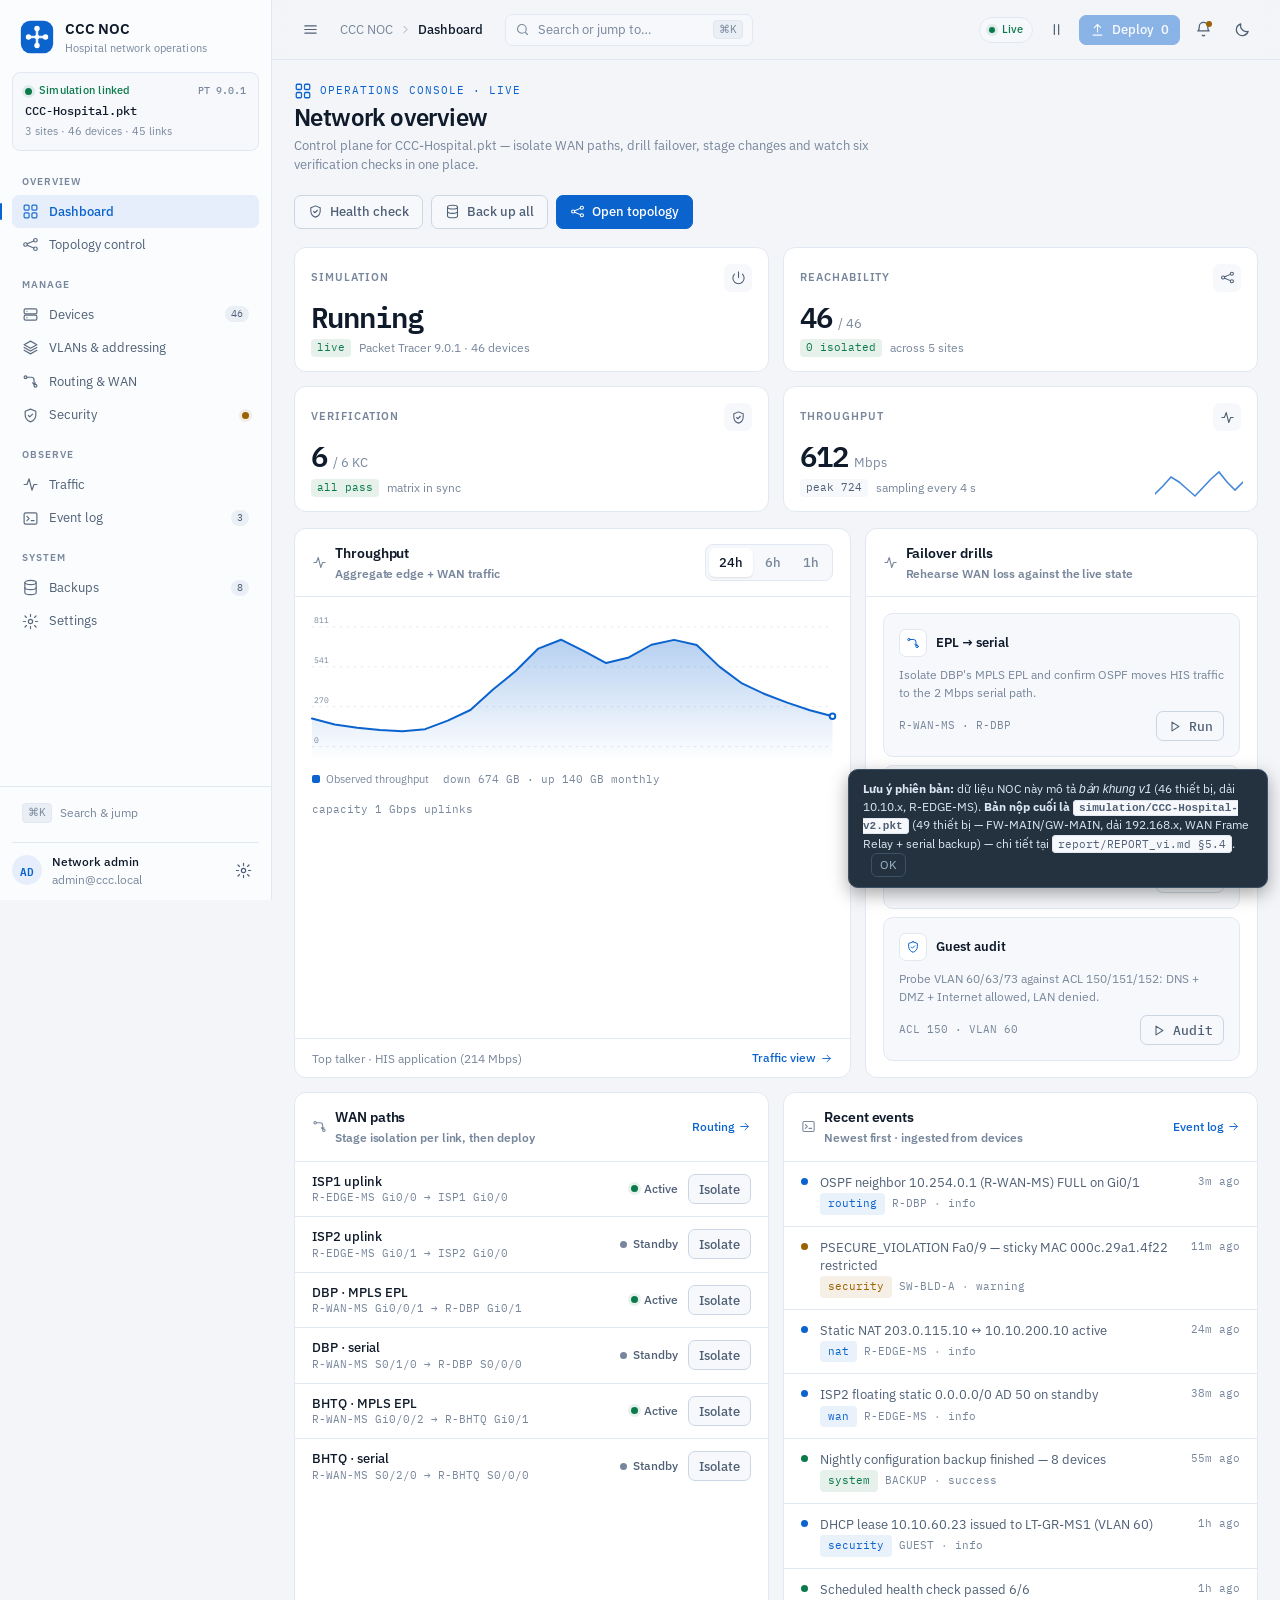
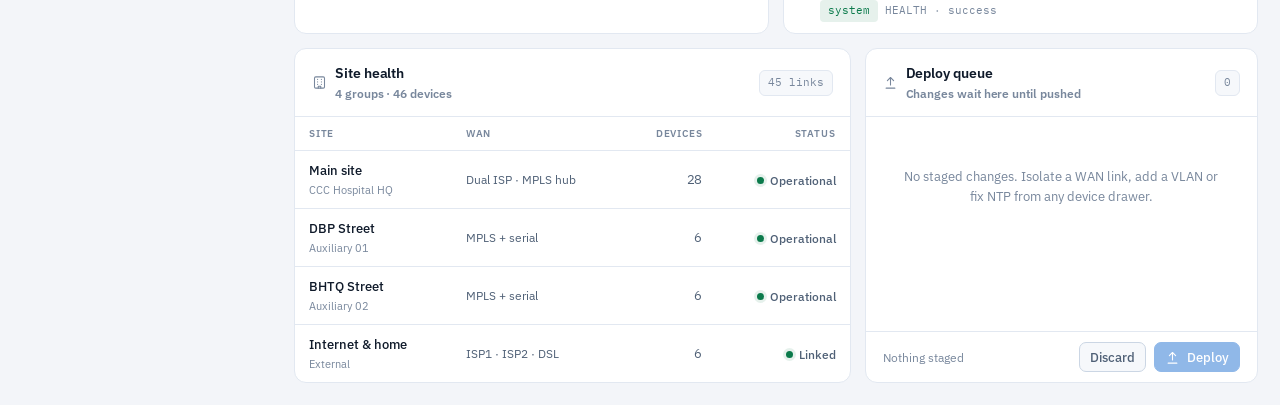
==== commit 2d275b22: "fix(report): align deliverables to v2 - Step3 3h effective window (603->724, 965->1158 Mbps), EPL 30" ====
--- a/web/index.html
+++ b/web/index.html
@@ -24,6 +24,15 @@
 </head>
 <body>
   <a class="skip-link" href="#view">Skip to console content</a>
+
+  <div id="version-note" style="position:fixed;bottom:12px;right:12px;z-index:9999;max-width:420px;background:#24313f;color:#dce7f2;border:1px solid #3d5166;border-radius:10px;padding:10px 14px;font:12px/1.5 'IBM Plex Sans',sans-serif;box-shadow:0 6px 18px rgba(0,0,0,.35)">
+    <b>Lưu ý phiên bản:</b> dữ liệu NOC này mô tả <i>bản khung v1</i> (46 thiết bị, dải 10.10.x, R-EDGE-MS).
+    <b>Bản nộp cuối là <code>simulation/CCC-Hospital-v2.pkt</code></b> (49 thiết bị — FW-MAIN/GW-MAIN,
+    dải 192.168.x, WAN Frame Relay + serial backup) — chi tiết tại <code>report/REPORT_vi.md §5.4</code>.
+    <button id="dismiss-version" style="margin-left:8px;background:none;border:1px solid #3d5166;border-radius:6px;color:#9fb6ca;cursor:pointer;font:inherit;padding:2px 8px">OK</button>
+  </div>
+  <script>document.getElementById('dismiss-version').onclick=function(){var n=document.getElementById('version-note');n.remove();try{localStorage.setItem('ccc-version-note','dismissed')}catch(e){}};
+  try{if(localStorage.getItem('ccc-version-note'))document.getElementById('version-note').remove()}catch(e){}</script>
 
   <svg class="sprite" aria-hidden="true" focusable="false" xmlns="http://www.w3.org/2000/svg">
     <symbol id="i-grid" viewBox="0 0 24 24"><rect x="3" y="3" width="7" height="7" rx="1.5"/><rect x="14" y="3" width="7" height="7" rx="1.5"/><rect x="3" y="14" width="7" height="7" rx="1.5"/><rect x="14" y="14" width="7" height="7" rx="1.5"/></symbol>
